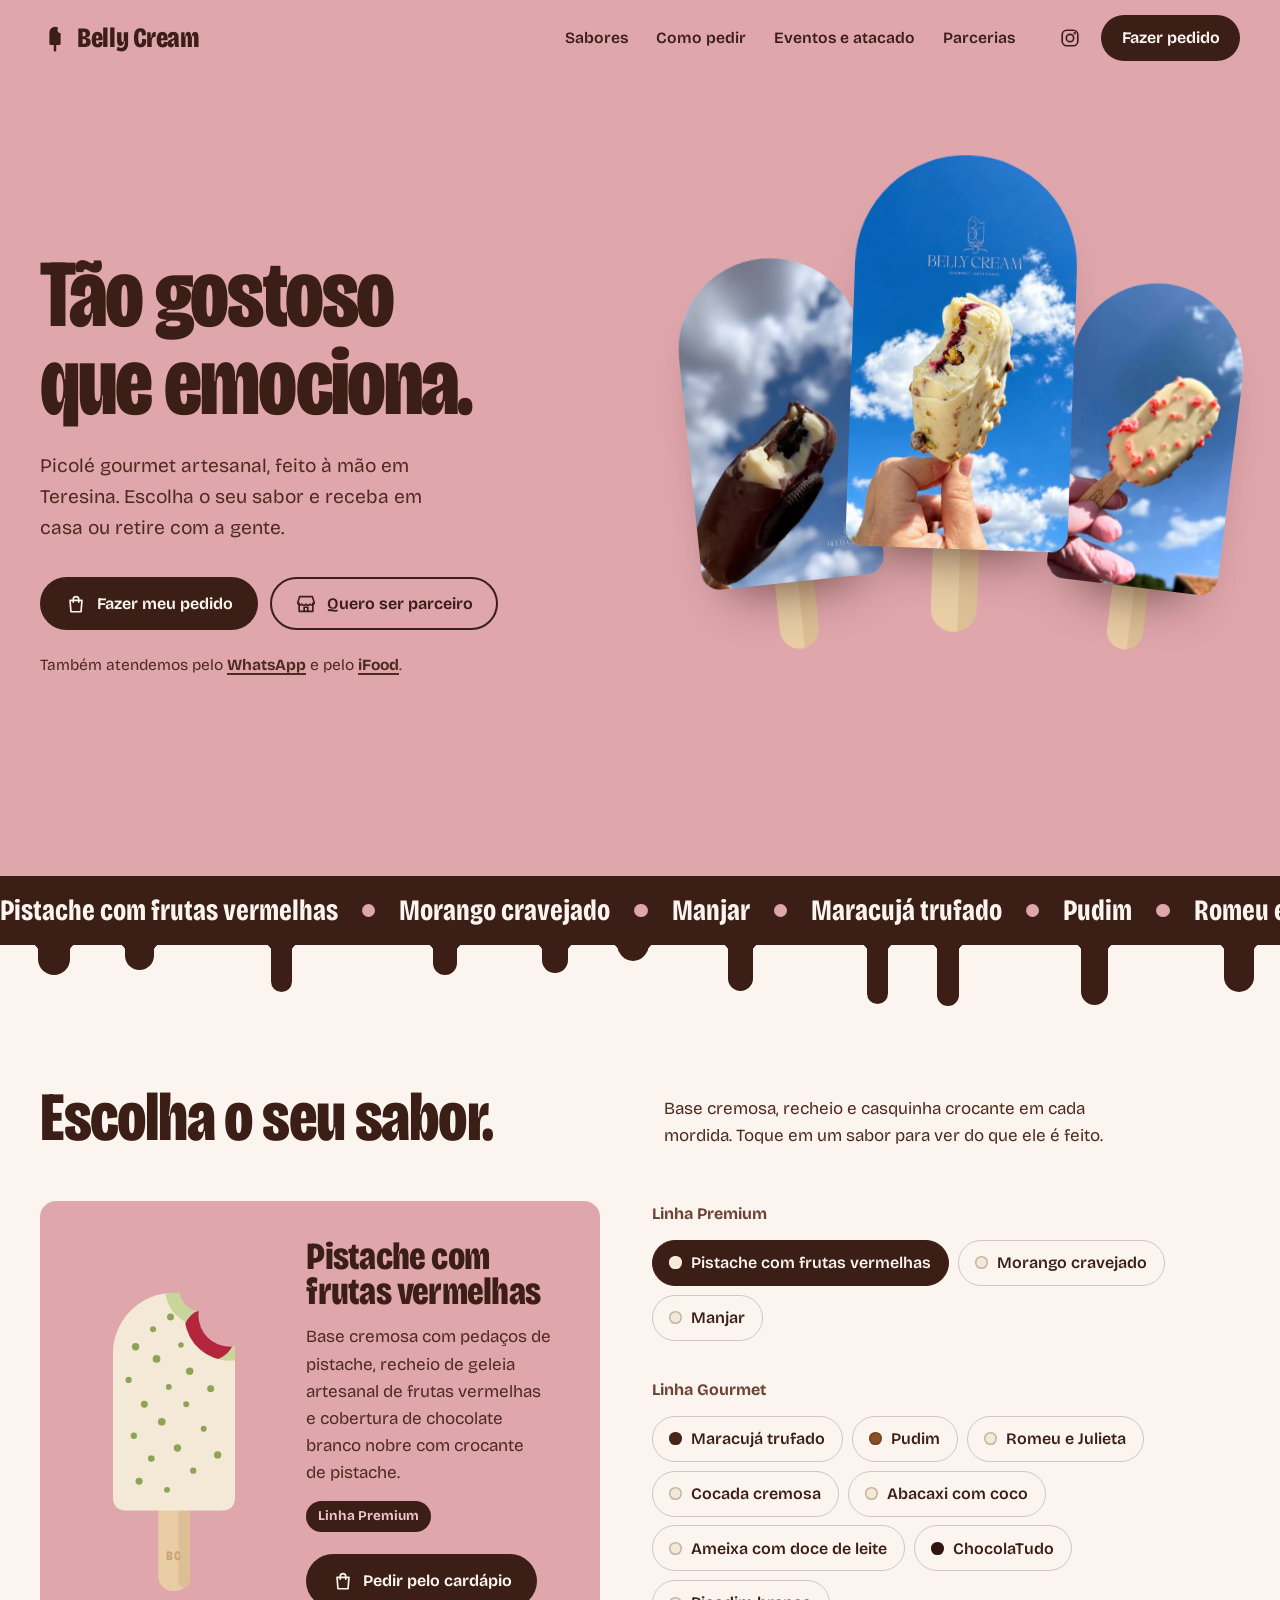
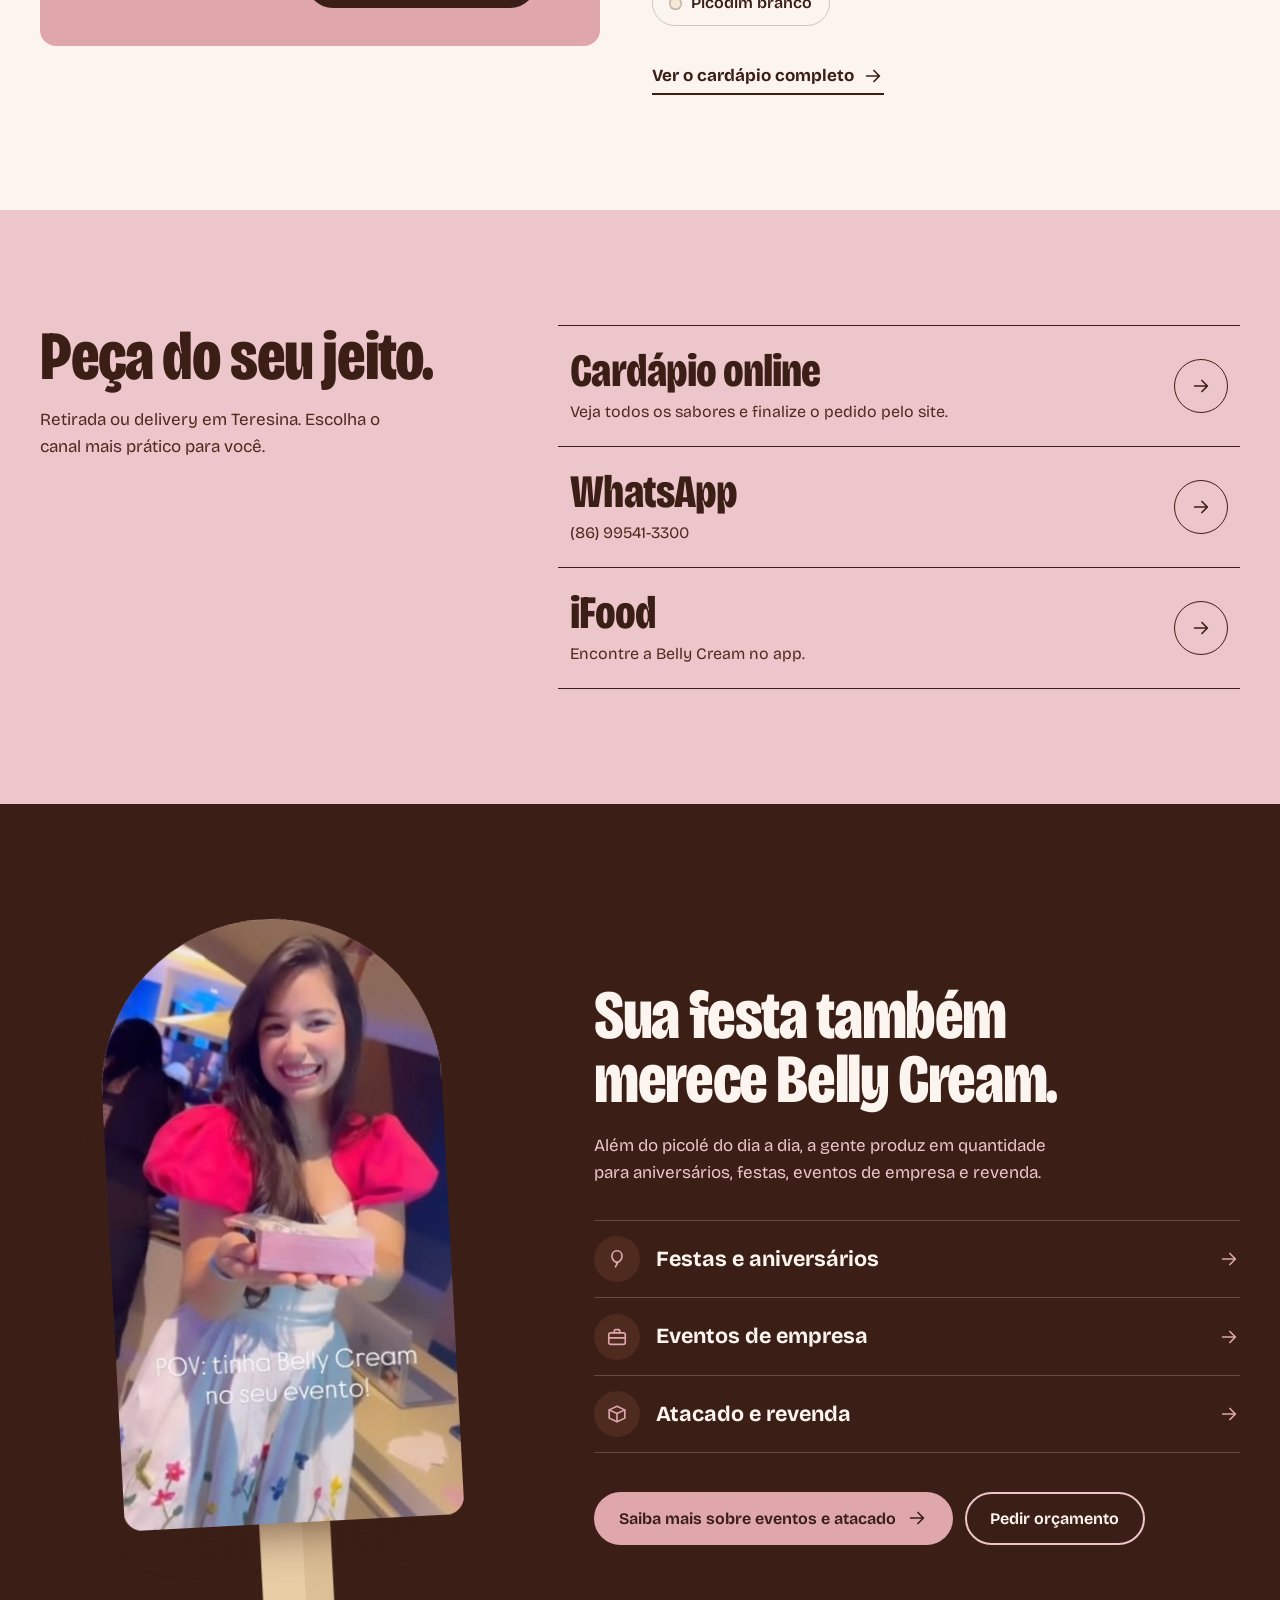
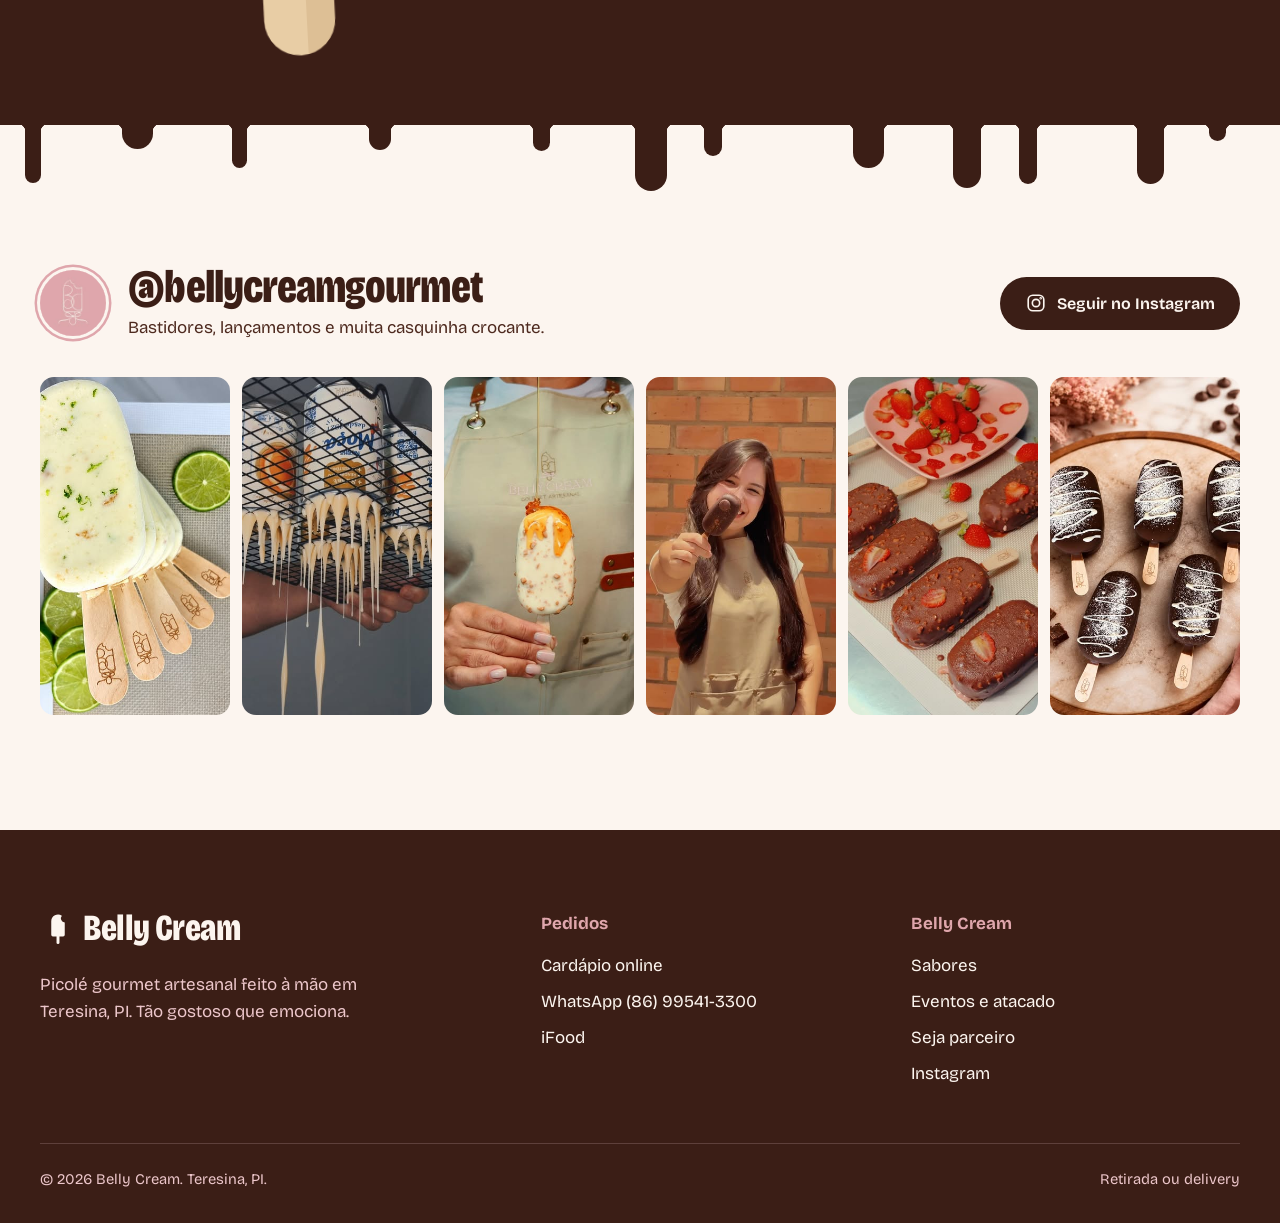
==== index.html @ 7075f419 "Site da Belly Cream com home da marca e página de eventos e atacado Home com seletor de sabores e ca" ====
<!doctype html>
<html lang="pt-BR">
<head>
  <meta charset="utf-8">
  <meta name="viewport" content="width=device-width, initial-scale=1">
  <title>Belly Cream | Picolé gourmet artesanal em Teresina</title>
  <meta name="description" content="Picolé gourmet artesanal feito à mão em Teresina, PI. Peça pelo cardápio online, WhatsApp ou iFood, com retirada ou delivery. Também atendemos festas, eventos de empresa e atacado.">
  <meta name="robots" content="noindex">
  <meta name="theme-color" content="#DFA6AC">
  <meta property="og:title" content="Belly Cream | Picolé gourmet artesanal">
  <meta property="og:description" content="Tão gostoso que emociona. Picolé gourmet artesanal em Teresina, PI.">
  <meta property="og:type" content="website">
  <meta property="og:locale" content="pt_BR">
  <link rel="icon" href="assets/favicon.svg" type="image/svg+xml">
  <link rel="preconnect" href="https://fonts.googleapis.com">
  <link rel="preconnect" href="https://fonts.gstatic.com" crossorigin>
  <link rel="stylesheet" href="https://fonts.googleapis.com/css2?family=Bricolage+Grotesque:opsz,wdth,wght@12..96,75..100,300..800&display=swap">
  <link rel="stylesheet" href="assets/estilo.css">
  <script type="application/ld+json">
  {
    "@context": "https://schema.org",
    "@type": "IceCreamShop",
    "name": "Belly Cream",
    "description": "Picolé gourmet artesanal em Teresina, PI. Retirada ou delivery, festas, eventos de empresa e atacado.",
    "telephone": "+55 86 99541-3300",
    "address": { "@type": "PostalAddress", "addressLocality": "Teresina", "addressRegion": "PI", "addressCountry": "BR" },
    "hasMenu": "https://app.anota.ai/p/belly-gourmet-2",
    "sameAs": ["https://www.instagram.com/bellycreamgourmet/"]
  }
  </script>
  <script src="assets/site.js" defer></script>
</head>
<body>
<!--
THESIS: a marca vista pelo próprio produto. Picolés contra o céu de Teresina e a casquinha que escorre; recusa o template de sorveteria com banner e cards iguais.
OWN-WORLD: rosé #DFA6AC da marca em campos inteiros, chocolate #3B1E16 em faixas que pingam, leite #FCF5EF de descanso; janelas em forma de picolé com palito de madeira; Bricolage Grotesque condensada.
STORY: o visitante sente vontade, escolhe o sabor, pede pelo cardápio online e descobre que a Belly Cream também atende eventos e atacado.
FIRST VIEWPORT: tagline real enorme à esquerda, pedido e parceria logo abaixo; à direita três fotos reais em formato de picolé flutuando.
FORM: marca existente (rosé, logo de linha), seletor de sabores que recolore o picolé, pingos de chocolate como transição.
-->
<svg width="0" height="0" style="position:absolute" aria-hidden="true" focusable="false">
  <symbol id="i-picole" viewBox="0 0 32 32"><path fill="currentColor" d="M10 22V10a6 6 0 0 1 9.44-4.91 3.6 3.6 0 0 0 2.56 5.91V22a1.5 1.5 0 0 1-1.5 1.5h-9A1.5 1.5 0 0 1 10 22z"/><path d="M16 23v6" fill="none" stroke="currentColor" stroke-width="2.6" stroke-linecap="round"/></symbol>
  <symbol id="i-sacola" viewBox="0 0 24 24"><path d="M5.5 8h13l-1 12.5h-11z"/><path d="M9 10V7a3 3 0 0 1 6 0v3"/></symbol>
  <symbol id="i-loja" viewBox="0 0 24 24"><path d="M4.5 11v9h15v-9"/><path d="M3 10.5 5 4h14l2 6.5a2.6 2.6 0 0 1-4.5 1.7 2.6 2.6 0 0 1-4.5 0 2.6 2.6 0 0 1-4.5 0A2.6 2.6 0 0 1 3 10.5z"/><path d="M10 20v-4.5h4V20"/></symbol>
  <symbol id="i-insta" viewBox="0 0 24 24"><rect x="3.5" y="3.5" width="17" height="17" rx="5"/><circle cx="12" cy="12" r="4"/><circle cx="17.1" cy="6.9" r=".5"/></symbol>
  <symbol id="i-whats" viewBox="0 0 24 24"><path d="M20.5 11.6a8.4 8.4 0 0 1-12.2 7.5L3.5 20.5l1.4-4.6a8.4 8.4 0 1 1 15.6-4.3z"/></symbol>
  <symbol id="i-seta" viewBox="0 0 24 24"><path d="M5 12h14M13 6l6 6-6 6"/></symbol>
  <symbol id="i-festa" viewBox="0 0 24 24"><path d="M12 3c3.3 0 5.5 2.6 5.5 5.8 0 3.6-2.8 6.7-5.5 6.7S6.5 12.4 6.5 8.8C6.5 5.6 8.7 3 12 3z"/><path d="M11 15.6h2l-1 1.5z"/><path d="M12 17.1c0 1.6-1.6 2-1.6 3.6"/></symbol>
  <symbol id="i-empresa" viewBox="0 0 24 24"><rect x="3" y="7.5" width="18" height="12.5" rx="2"/><path d="M9 7.5v-2A1.5 1.5 0 0 1 10.5 4h3A1.5 1.5 0 0 1 15 5.5v2"/><path d="M3 13h18"/></symbol>
  <symbol id="i-caixa" viewBox="0 0 24 24"><path d="M3.5 7.5 12 3.5l8.5 4v9L12 20.5l-8.5-4z"/><path d="M3.5 7.5 12 11.5l8.5-4"/><path d="M12 11.5v9"/></symbol>
</svg>

<header class="topo" data-topo>
  <div class="topo-interno">
    <a class="marca" href="index.html" aria-label="Belly Cream, página inicial"><svg aria-hidden="true"><use href="#i-picole"/></svg>Belly Cream</a>
    <nav class="menu" aria-label="Principal">
      <a href="#sabores">Sabores</a>
      <a href="#pedir">Como pedir</a>
      <a href="eventos-e-atacado.html">Eventos e atacado</a>
      <a href="eventos-e-atacado.html#parceria">Parcerias</a>
    </nav>
    <div class="topo-acoes">
      <a class="icone-link" href="https://www.instagram.com/bellycreamgourmet/" target="_blank" rel="noopener" aria-label="Instagram da Belly Cream"><svg class="ic" aria-hidden="true"><use href="#i-insta"/></svg></a>
      <a class="botao botao-choco botao-pedido-topo" href="https://app.anota.ai/p/belly-gourmet-2" target="_blank" rel="noopener">Fazer pedido</a>
    </div>
  </div>
</header>

<main>
  <section class="hero" data-hero>
    <div class="hero-interno">
      <div>
        <h1>Tão gostoso que emociona.</h1>
        <p class="hero-lead">Picolé gourmet artesanal, feito à mão em Teresina. Escolha o seu sabor e receba em casa ou retire com a gente.</p>
        <div class="botoes">
          <a class="botao botao-choco" href="https://app.anota.ai/p/belly-gourmet-2" target="_blank" rel="noopener"><svg class="ic" aria-hidden="true"><use href="#i-sacola"/></svg>Fazer meu pedido</a>
          <a class="botao botao-contorno" href="eventos-e-atacado.html#parceria"><svg class="ic" aria-hidden="true"><use href="#i-loja"/></svg>Quero ser parceiro</a>
        </div>
        <p class="hero-canais">Também atendemos pelo <a href="https://wa.me/5586995413300?text=Ol%C3%A1%2C%20Belly%20Cream!%20Vim%20pelo%20site%20e%20quero%20fazer%20um%20pedido." target="_blank" rel="noopener">WhatsApp</a> e pelo <a href="https://www.ifood.com.br/delivery/teresina-pi/belly-cream-tabuleta/d9b1d28e-7876-4d71-abf2-5f1c92c3b740" target="_blank" rel="noopener">iFood</a>.</p>
      </div>
      <div class="palitos" data-palitos>
        <figure class="janela" style="--w:33%;--x:0%;--y:15%;--atraso:.12s">
          <div class="janela-mover" data-d="0.7" style="--r:-6deg"><div class="janela-foto"><img src="assets/fotos/ig-2026-09-30.jpg" alt="Picolé de chocolate mordido, mostrando o recheio cremoso, erguido contra o céu" width="360" height="640"></div></div>
        </figure>
        <figure class="janela" style="--w:40%;--x:30%;--y:0%;--z:2">
          <div class="janela-mover" data-d="1.2" style="--r:2deg"><div class="janela-foto"><img src="assets/fotos/ig-2026-09-17.jpg" alt="Picolé de chocolate branco com recheio de frutas vermelhas e a marca Belly Cream no céu azul" width="360" height="640"></div></div>
        </figure>
        <figure class="janela" style="--w:31%;--x:68%;--y:21%;--atraso:.24s">
          <div class="janela-mover" data-d="0.9" style="--r:7deg"><div class="janela-foto"><img src="assets/fotos/ig-2026-09-07.jpg" alt="Picolé coberto de chocolate branco com crocante rosa, contra o céu" width="360" height="640"></div></div>
        </figure>
      </div>
    </div>
  </section>

  <div class="faixa tem-pingos" aria-label="Alguns dos nossos sabores">
    <div class="faixa-janela">
      <div class="faixa-trilho">
        <ul class="faixa-lista" role="list" style="list-style:none;margin:0;padding:0">
          <li class="faixa-item">Pistache com frutas vermelhas</li>
          <li class="faixa-item">Morango cravejado</li>
          <li class="faixa-item">Manjar</li>
          <li class="faixa-item">Maracujá trufado</li>
          <li class="faixa-item">Pudim</li>
          <li class="faixa-item">Romeu e Julieta</li>
          <li class="faixa-item">Cocada cremosa</li>
          <li class="faixa-item">Abacaxi com coco</li>
          <li class="faixa-item">ChocolaTudo</li>
        </ul>
        <ul class="faixa-lista" aria-hidden="true" style="list-style:none;margin:0;padding:0">
          <li class="faixa-item">Pistache com frutas vermelhas</li>
          <li class="faixa-item">Morango cravejado</li>
          <li class="faixa-item">Manjar</li>
          <li class="faixa-item">Maracujá trufado</li>
          <li class="faixa-item">Pudim</li>
          <li class="faixa-item">Romeu e Julieta</li>
          <li class="faixa-item">Cocada cremosa</li>
          <li class="faixa-item">Abacaxi com coco</li>
          <li class="faixa-item">ChocolaTudo</li>
        </ul>
      </div>
    </div>
    <div class="pingos" data-pingos aria-hidden="true"></div>
  </div>

  <section class="secao sabores" id="sabores">
    <div class="envoltorio">
      <div class="cabeca-secao">
        <h2>Escolha o seu sabor.</h2>
        <p>Base cremosa, recheio e casquinha crocante em cada mordida. Toque em um sabor para ver do que ele é feito.</p>
      </div>
      <div class="sabores-grade">
        <div class="vitrine" data-vitrine>
          <svg class="picole" viewBox="0 0 220 400" role="img" aria-label="Ilustração do picolé do sabor escolhido" style="--coat:#F4E8D6;--base:#C9D69B;--fill:#B3263E;--top:#8DA457">
            <defs>
              <clipPath id="corpo"><path d="M40 120A70 70 0 0 1 180 120V284Q180 300 164 300H56Q40 300 40 284Z"/></clipPath>
              <clipPath id="nucleo"><circle cx="174" cy="76" r="52"/><circle cx="142" cy="46" r="42"/></clipPath>
              <mask id="mordida"><rect width="220" height="400" fill="#fff"/><circle cx="174" cy="76" r="36" fill="#000"/><circle cx="142" cy="46" r="26" fill="#000"/></mask>
            </defs>
            <rect class="p-palito" x="92" y="286" width="36" height="106" rx="17"/>
            <rect class="p-palito-sombra" x="115" y="290" width="13" height="98" rx="6.5"/>
            <text class="p-marca" x="110" y="356" text-anchor="middle">BC</text>
            <g mask="url(#mordida)">
              <g clip-path="url(#corpo)">
                <rect class="p-coat" width="220" height="400"/>
                <circle class="p-base" cx="174" cy="76" r="52"/>
                <circle class="p-base" cx="142" cy="46" r="42"/>
                <circle class="p-fill" cx="150" cy="98" r="30" clip-path="url(#nucleo)"/>
                <g class="p-top">
                  <circle cx="66" cy="112" r="4.2"/><circle cx="86" cy="92" r="3.4"/><circle cx="106" cy="78" r="4"/><circle cx="58" cy="150" r="3.6"/>
                  <circle cx="90" cy="126" r="4.4"/><circle cx="118" cy="110" r="3.2"/><circle cx="76" cy="178" r="4"/><circle cx="104" cy="158" r="3.4"/>
                  <circle cx="128" cy="140" r="4.2"/><circle cx="64" cy="214" r="3.6"/><circle cx="96" cy="198" r="4.4"/><circle cx="124" cy="178" r="3.4"/>
                  <circle cx="152" cy="160" r="4"/><circle cx="84" cy="240" r="3.8"/><circle cx="114" cy="228" r="4.2"/><circle cx="144" cy="206" r="3.4"/>
                  <circle cx="70" cy="266" r="4"/><circle cx="132" cy="254" r="3.6"/><circle cx="160" cy="236" r="4.2"/><circle cx="102" cy="276" r="3.4"/>
                </g>
              </g>
            </g>
          </svg>
          <div class="vitrine-info" aria-live="polite">
            <h3 data-nome>Pistache com frutas vermelhas</h3>
            <p data-desc>Base cremosa com pedaços de pistache, recheio de geleia artesanal de frutas vermelhas e cobertura de chocolate branco nobre com crocante de pistache.</p>
            <span class="selo" data-cat>Linha Premium</span>
            <div><a class="botao botao-choco" href="https://app.anota.ai/p/belly-gourmet-2" target="_blank" rel="noopener"><svg class="ic" aria-hidden="true"><use href="#i-sacola"/></svg>Pedir pelo cardápio</a></div>
          </div>
        </div>

        <div>
          <div class="grupo-sabores">
            <p class="grupo-titulo" id="g-premium">Linha Premium</p>
            <div class="chips" role="group" aria-labelledby="g-premium">
              <button class="chip" type="button" aria-pressed="true" data-sabor data-cat="Premium" style="--coat:#F4E8D6" data-coat="#F4E8D6" data-base="#C9D69B" data-fill="#B3263E" data-top="#8DA457" data-desc="Base cremosa com pedaços de pistache, recheio de geleia artesanal de frutas vermelhas e cobertura de chocolate branco nobre com crocante de pistache.">Pistache com frutas vermelhas</button>
              <button class="chip" type="button" aria-pressed="false" data-sabor data-cat="Premium" style="--coat:#F4E8D6" data-coat="#F4E8D6" data-base="#F7DCD3" data-fill="#D23A52" data-top="#E8728C" data-desc="Base ultra cremosa recheada com geleia artesanal de morango, banhada no chocolate branco nobre e finalizada com um crocante cravejado.">Morango cravejado</button>
              <button class="chip" type="button" aria-pressed="false" data-sabor data-cat="Premium" style="--coat:#F4E8D6" data-coat="#F4E8D6" data-base="#FBF6EC" data-fill="#5E2A3A" data-top="#E2D2B6" data-desc="Base ultra cremosa de coco recheada com ameixa em calda, banhada no chocolate branco nobre e finalizada com coco ralado.">Manjar</button>
            </div>
          </div>
          <div class="grupo-sabores">
            <p class="grupo-titulo" id="g-gourmet">Linha Gourmet</p>
            <div class="chips" role="group" aria-labelledby="g-gourmet">
              <button class="chip" type="button" aria-pressed="false" data-sabor data-cat="Gourmet" style="--coat:#4A2619" data-coat="#4A2619" data-base="#F2D36B" data-fill="#3A1D14" data-desc="Base ultra cremosa de maracujá recheada com brigadeiro gourmet e finalizada com casquinha crocante de chocolate meio amargo.">Maracujá trufado</button>
              <button class="chip" type="button" aria-pressed="false" data-sabor data-cat="Gourmet" style="--coat:#8A4F24" data-coat="#8A4F24" data-base="#F3D9A4" data-fill="#B8661E" data-top="#D9963F" data-desc="Base de creme de pudim recheada com calda caramelizada e casquinha crocante de caramelo salgado com chocolate.">Pudim</button>
              <button class="chip" type="button" aria-pressed="false" data-sabor data-cat="Gourmet" style="--coat:#F4E8D6" data-coat="#F4E8D6" data-base="#FAF0DD" data-fill="#B02E3A" data-desc="Base de cream cheese com queijo, recheio de goiabada e casquinha crocante de chocolate branco.">Romeu e Julieta</button>
              <button class="chip" type="button" aria-pressed="false" data-sabor data-cat="Gourmet" style="--coat:#F4E8D6" data-coat="#F4E8D6" data-base="#FBF6EC" data-fill="#C99A5B" data-desc="Base super cremosa de coco recheada com cocada cremosa moreninha e uma casquinha delicada de chocolate branco.">Cocada cremosa</button>
              <button class="chip" type="button" aria-pressed="false" data-sabor data-cat="Gourmet" style="--coat:#F4E8D6" data-coat="#F4E8D6" data-base="#F4E08F" data-fill="#E3B23C" data-desc="Base de creme de abacaxi recheada com abacaxi caramelizado e beijinho de coco, com casquinha de chocolate branco.">Abacaxi com coco</button>
              <button class="chip" type="button" aria-pressed="false" data-sabor data-cat="Gourmet" style="--coat:#F4E8D6" data-coat="#F4E8D6" data-base="#D9B0BB" data-fill="#C68A43" data-top="#C98A3E" data-desc="Base de creme de ameixa recheada com doce de leite puro e pedaços de ameixa, com casquinha de chocolate branco e crocante de caramelo salgado.">Ameixa com doce de leite</button>
              <button class="chip" type="button" aria-pressed="false" data-sabor data-cat="Gourmet" style="--coat:#2E150D" data-coat="#2E150D" data-base="#6B3A25" data-fill="#3A1A10" data-desc="Base cremosa de chocolate 100% recheada com brigadeiro meio amargo e coberta com casquinha crocante de chocolate 70%.">ChocolaTudo</button>
              <button class="chip" type="button" aria-pressed="false" data-sabor data-cat="Gourmet" style="--coat:#F4E8D6" data-coat="#F4E8D6" data-base="#F2D59A" data-fill="#D9A24E" data-top="#C9802F" data-desc="Pudim no palito, super cremoso e com sabor caseiro, envolvido por chocolate branco e finalizado com crocante de caramelo.">Picodim branco</button>
            </div>
          </div>
          <a class="link-seta" href="https://app.anota.ai/p/belly-gourmet-2" target="_blank" rel="noopener">Ver o cardápio completo<svg class="ic" aria-hidden="true"><use href="#i-seta"/></svg></a>
        </div>
      </div>
    </div>
  </section>

  <section class="secao pedir" id="pedir">
    <div class="envoltorio pedir-grade">
      <div>
        <h2>Peça do seu jeito.</h2>
        <p>Retirada ou delivery em Teresina. Escolha o canal mais prático para você.</p>
      </div>
      <ul class="canais">
        <li class="canal"><a href="https://app.anota.ai/p/belly-gourmet-2" target="_blank" rel="noopener"><span class="canal-nome">Cardápio online</span><span class="canal-nota">Veja todos os sabores e finalize o pedido pelo site.</span><span class="canal-seta"><svg class="ic" aria-hidden="true"><use href="#i-seta"/></svg></span></a></li>
        <li class="canal"><a href="https://wa.me/5586995413300?text=Ol%C3%A1%2C%20Belly%20Cream!%20Vim%20pelo%20site%20e%20quero%20fazer%20um%20pedido." target="_blank" rel="noopener"><span class="canal-nome">WhatsApp</span><span class="canal-nota">(86) 99541-3300</span><span class="canal-seta"><svg class="ic" aria-hidden="true"><use href="#i-seta"/></svg></span></a></li>
        <li class="canal"><a href="https://www.ifood.com.br/delivery/teresina-pi/belly-cream-tabuleta/d9b1d28e-7876-4d71-abf2-5f1c92c3b740" target="_blank" rel="noopener"><span class="canal-nome">iFood</span><span class="canal-nota">Encontre a Belly Cream no app.</span><span class="canal-seta"><svg class="ic" aria-hidden="true"><use href="#i-seta"/></svg></span></a></li>
      </ul>
    </div>
  </section>

  <section class="secao escuro teaser tem-pingos" id="eventos">
    <div class="envoltorio teaser-grade">
      <div class="teaser-foto">
        <figure class="janela-solta" style="--w:340px;margin:0 auto">
          <div class="janela-mover" style="--r:-3deg"><div class="janela-foto"><img src="assets/fotos/ig-2026-09-23.jpg" alt="Convidada sorrindo com uma caixa de picolés Belly Cream em um evento" width="360" height="640" loading="lazy"></div></div>
        </figure>
      </div>
      <div>
        <h2>Sua festa também merece Belly Cream.</h2>
        <p class="texto-apoio">Além do picolé do dia a dia, a gente produz em quantidade para aniversários, festas, eventos de empresa e revenda.</p>
        <ul class="lista-frentes">
          <li><a href="eventos-e-atacado.html#festas"><span class="bola"><svg class="ic" aria-hidden="true"><use href="#i-festa"/></svg></span>Festas e aniversários<svg class="ic seta" aria-hidden="true"><use href="#i-seta"/></svg></a></li>
          <li><a href="eventos-e-atacado.html#empresas"><span class="bola"><svg class="ic" aria-hidden="true"><use href="#i-empresa"/></svg></span>Eventos de empresa<svg class="ic seta" aria-hidden="true"><use href="#i-seta"/></svg></a></li>
          <li><a href="eventos-e-atacado.html#atacado"><span class="bola"><svg class="ic" aria-hidden="true"><use href="#i-caixa"/></svg></span>Atacado e revenda<svg class="ic seta" aria-hidden="true"><use href="#i-seta"/></svg></a></li>
        </ul>
        <div class="botoes">
          <a class="botao botao-rose" href="eventos-e-atacado.html">Saiba mais sobre eventos e atacado<svg class="ic" aria-hidden="true"><use href="#i-seta"/></svg></a>
          <a class="botao botao-contorno-claro" href="eventos-e-atacado.html#orcamento">Pedir orçamento</a>
        </div>
      </div>
    </div>
    <div class="pingos" data-pingos aria-hidden="true"></div>
  </section>

  <section class="secao insta" aria-labelledby="insta-titulo">
    <div class="envoltorio">
      <div class="insta-cabeca">
        <img class="insta-avatar" src="assets/fotos/perfil.jpg" alt="" width="66" height="66" loading="lazy">
        <div>
          <h2 id="insta-titulo">@bellycreamgourmet</h2>
          <p>Bastidores, lançamentos e muita casquinha crocante.</p>
        </div>
        <a class="botao botao-choco" href="https://www.instagram.com/bellycreamgourmet/" target="_blank" rel="noopener"><svg class="ic" aria-hidden="true"><use href="#i-insta"/></svg>Seguir no Instagram</a>
      </div>
      <div class="insta-grade">
        <a href="https://www.instagram.com/bellycreamgourmet/" target="_blank" rel="noopener"><img src="assets/fotos/ig-2026-10-01.jpg" alt="Picolés de limão com raspas da fruta e limões cortados" width="360" height="640" loading="lazy"></a>
        <a href="https://www.instagram.com/bellycreamgourmet/" target="_blank" rel="noopener"><img src="assets/fotos/ig-2026-09-29.jpg" alt="Chocolate branco escorrendo dos picolés na produção" width="360" height="640" loading="lazy"></a>
        <a href="https://www.instagram.com/bellycreamgourmet/" target="_blank" rel="noopener"><img src="assets/fotos/ig-2026-09-27.jpg" alt="Calda de caramelo caindo sobre um picolé branco" width="360" height="640" loading="lazy"></a>
        <a href="https://www.instagram.com/bellycreamgourmet/" target="_blank" rel="noopener"><img src="assets/fotos/ig-2026-09-26.jpg" alt="Atendente da Belly Cream sorrindo e mostrando um picolé de chocolate" width="360" height="640" loading="lazy"></a>
        <a href="https://www.instagram.com/bellycreamgourmet/" target="_blank" rel="noopener"><img src="assets/fotos/ig-2026-09-03.jpg" alt="Picolés de chocolate com morango ao lado de um prato de morangos" width="360" height="640" loading="lazy"></a>
        <a href="https://www.instagram.com/bellycreamgourmet/" target="_blank" rel="noopener"><img src="assets/fotos/ig-2026-09-01.jpg" alt="Bandeja de picolés de chocolate decorados com fios de chocolate branco" width="360" height="640" loading="lazy"></a>
      </div>
    </div>
  </section>
</main>

<footer class="rodape escuro">
  <div class="envoltorio">
    <div class="rodape-grade">
      <div>
        <a class="marca" href="index.html"><svg aria-hidden="true"><use href="#i-picole"/></svg>Belly Cream</a>
        <p class="rodape-sobre">Picolé gourmet artesanal feito à mão em Teresina, PI. Tão gostoso que emociona.</p>
      </div>
      <div>
        <p class="rodape-titulo">Pedidos</p>
        <ul>
          <li><a href="https://app.anota.ai/p/belly-gourmet-2" target="_blank" rel="noopener">Cardápio online</a></li>
          <li><a href="https://wa.me/5586995413300?text=Ol%C3%A1%2C%20Belly%20Cream!%20Vim%20pelo%20site%20e%20quero%20fazer%20um%20pedido." target="_blank" rel="noopener">WhatsApp (86) 99541-3300</a></li>
          <li><a href="https://www.ifood.com.br/delivery/teresina-pi/belly-cream-tabuleta/d9b1d28e-7876-4d71-abf2-5f1c92c3b740" target="_blank" rel="noopener">iFood</a></li>
        </ul>
      </div>
      <div>
        <p class="rodape-titulo">Belly Cream</p>
        <ul>
          <li><a href="#sabores">Sabores</a></li>
          <li><a href="eventos-e-atacado.html">Eventos e atacado</a></li>
          <li><a href="eventos-e-atacado.html#parceria">Seja parceiro</a></li>
          <li><a href="https://www.instagram.com/bellycreamgourmet/" target="_blank" rel="noopener">Instagram</a></li>
        </ul>
      </div>
    </div>
    <div class="rodape-base">
      <span>© 2026 Belly Cream. Teresina, PI.</span>
      <span>Retirada ou delivery</span>
    </div>
  </div>
</footer>

<div class="barra-movel" data-barra>
  <a class="botao botao-choco" href="https://app.anota.ai/p/belly-gourmet-2" target="_blank" rel="noopener">Fazer pedido</a>
  <a class="botao botao-rose" href="eventos-e-atacado.html#parceria">Parceria</a>
</div>
</body>
</html>
---- assets/estilo.css ----
:root {
  --rose: #DFA6AC;
  --rose-claro: #ECC6CA;
  --rose-nevoa: #F7E4E6;
  --choco: #3B1E16;
  --choco-2: #4E2A1F;
  --choco-3: #6E4234;
  --leite: #FCF5EF;
  --leite-2: #F4E9DF;
  --caramelo: #E6A55B;
  --madeira: #E8CDA5;
  --madeira-escura: #C9A272;
  --erro: #7A1E2C;
  --gutter: clamp(16px, 4vw, 40px);
  --pagina: min(1200px, 100% - 2 * var(--gutter));
  --ease: cubic-bezier(.16, 1, .3, 1);
  --sombra: 0 22px 44px -26px rgba(59, 30, 22, .6);
  --fonte: "Bricolage Grotesque", system-ui, -apple-system, "Segoe UI", sans-serif;
  color-scheme: light;
}

*, *::before, *::after { box-sizing: border-box; }
html { scroll-behavior: smooth; -webkit-text-size-adjust: 100%; scrollbar-color: var(--choco-3) var(--leite-2); scroll-padding-top: 88px; }
html, body { overflow-x: clip; }
body {
  margin: 0;
  font-family: var(--fonte);
  font-optical-sizing: auto;
  font-size: 1.0625rem;
  line-height: 1.6;
  color: var(--choco);
  background: var(--leite);
  caret-color: var(--choco);
  -webkit-font-smoothing: antialiased;
}
::selection { background: var(--choco); color: var(--rose-claro); }
img, svg { display: block; max-width: 100%; }
a { color: inherit; text-underline-offset: .22em; text-decoration-thickness: 1.5px; }
button, input, select, textarea { font: inherit; color: inherit; }
:focus-visible { outline: 3px solid var(--choco); outline-offset: 3px; border-radius: 8px; }
.escuro :focus-visible { outline-color: var(--rose); }
h1, h2, h3 { margin: 0; font-weight: 800; font-stretch: 75%; letter-spacing: -.02em; line-height: .92; text-wrap: balance; }
p { margin: 0; text-wrap: pretty; }
.envoltorio { width: var(--pagina); margin-inline: auto; }
.secao { padding-block: clamp(4.5rem, 9vw, 7.5rem); position: relative; }
.visualmente-oculto { position: absolute; width: 1px; height: 1px; overflow: hidden; clip-path: inset(50%); white-space: nowrap; }
.ic { width: 22px; height: 22px; fill: none; stroke: currentColor; stroke-width: 1.8; stroke-linecap: round; stroke-linejoin: round; flex: none; }

/* Botões */
.botao {
  display: inline-flex; align-items: center; gap: .6rem;
  min-height: 52px; padding: .85rem 1.45rem;
  border-radius: 999px; border: 2px solid transparent;
  font-weight: 650; font-size: 1rem; line-height: 1.2; text-decoration: none; cursor: pointer;
  transition: transform .3s var(--ease), background-color .3s, color .3s, border-color .3s, box-shadow .3s;
}
.botao:hover { transform: translateY(-2px); box-shadow: 0 14px 26px -14px rgba(59, 30, 22, .65); }
.botao:active { transform: translateY(0); }
.botao-choco { background: var(--choco); color: var(--leite); }
.botao-choco:hover { background: var(--choco-2); }
.botao-rose { background: var(--rose); color: var(--choco); }
.botao-rose:hover { background: var(--rose-claro); }
.botao-contorno { border-color: var(--choco); color: var(--choco); }
.botao-contorno:hover { background: var(--choco); color: var(--leite); }
.botao-contorno-claro { border-color: var(--rose-claro); color: var(--leite); }
.botao-contorno-claro:hover { background: var(--leite); color: var(--choco); border-color: var(--leite); }
.botoes { display: flex; flex-wrap: wrap; gap: .75rem; }

/* Topo */
.topo { position: sticky; top: 0; z-index: 50; background: var(--rose); transition: box-shadow .35s; }
.topo.rolou { box-shadow: 0 12px 30px -20px rgba(59, 30, 22, .55); }
.topo-interno { width: var(--pagina); margin-inline: auto; min-height: 76px; display: flex; align-items: center; gap: 2rem; }
.marca { display: inline-flex; align-items: center; gap: .45rem; text-decoration: none; font-weight: 800; font-stretch: 75%; font-size: 1.75rem; letter-spacing: -.015em; line-height: 1; white-space: nowrap; }
.marca svg { width: 30px; height: 30px; }
.menu { display: flex; gap: 1.75rem; margin-left: auto; }
.menu a { position: relative; padding: .5rem 0; text-decoration: none; font-weight: 600; font-size: .98rem; white-space: nowrap; }
.menu a::after { content: ""; position: absolute; left: 0; right: 0; bottom: .15rem; height: 2px; background: currentColor; transform: scaleX(0); transform-origin: left; transition: transform .4s var(--ease); }
.menu a:hover::after, .menu a[aria-current="page"]::after { transform: scaleX(1); }
.topo-acoes { display: flex; align-items: center; gap: .5rem; }
.icone-link { display: grid; place-items: center; width: 46px; height: 46px; border-radius: 50%; transition: background-color .3s; }
.icone-link:hover { background: rgba(59, 30, 22, .1); }
.topo .botao { min-height: 46px; padding: .6rem 1.15rem; }

/* Hero da home */
.hero { background: var(--rose); position: relative; }
.hero-interno {
  width: var(--pagina); margin-inline: auto;
  display: grid; grid-template-columns: minmax(0, 1.05fr) minmax(0, 1fr); align-items: center; gap: clamp(2rem, 5vw, 4rem);
  padding-block: clamp(2.5rem, 5vw, 4rem) clamp(3.5rem, 7vw, 5.5rem);
  min-height: min(calc(100svh - 76px), 800px);
}
.hero h1 { font-size: clamp(3.4rem, 7.8vw, 6rem); }
.hero-lead { margin-top: 1.5rem; max-width: 33ch; font-size: clamp(1.1rem, 1.5vw, 1.28rem); color: var(--choco-2); }
.hero .botoes { margin-top: 2.1rem; }
.hero-canais { margin-top: 1.4rem; font-size: .97rem; color: var(--choco-2); }
.hero-canais a { font-weight: 700; }

/* Janelas em formato de picolé */
.palitos { position: relative; height: clamp(440px, 50vw, 610px); }
.janela { position: absolute; margin: 0; width: var(--w); left: var(--x); top: var(--y); z-index: var(--z, 1); }
.janela-mover { position: relative; transform: translate3d(var(--tx, 0px), var(--ty, 0px), 0) rotate(var(--r, 0deg)); }
.janela-foto {
  aspect-ratio: 9 / 16; overflow: hidden; background: var(--rose-claro);
  border-radius: 50% 50% 18px 18px / 28% 28% 18px 18px;
  box-shadow: 0 34px 50px -30px rgba(59, 30, 22, .7);
}
.janela-foto img { width: 100%; height: 100%; object-fit: cover; }
.janela-mover::after {
  content: ""; position: absolute; z-index: -1; left: 50%; top: calc(100% - 10px);
  width: 21%; aspect-ratio: 1 / 2; translate: -50% 0;
  background: linear-gradient(90deg, var(--madeira) 0 60%, #DDBF95 60%);
  border-radius: 0 0 999px 999px;
}
.janela-solta { position: relative; width: min(var(--w, 340px), 100%); margin-inline: auto; padding-bottom: 18%; }
html.js .janela { animation: subir 1.2s var(--ease) both; animation-delay: var(--atraso, 0s); }
@keyframes subir { from { transform: translateY(46px); } to { transform: none; } }

/* Faixa de sabores */
.faixa { position: relative; z-index: 4; background: var(--choco); color: var(--leite); padding-block: 1.05rem; }
.faixa-janela { overflow: hidden; }
.faixa-trilho { display: flex; width: max-content; animation: rolar 48s linear infinite; }
.faixa:hover .faixa-trilho { animation-play-state: paused; }
.faixa-lista { display: flex; }
.faixa-item { display: inline-flex; align-items: center; gap: 1.5rem; padding-right: 1.5rem; white-space: nowrap; font-weight: 700; font-stretch: 75%; font-size: clamp(1.35rem, 2.4vw, 1.85rem); line-height: 1.2; }
.faixa-item::after { content: ""; width: .45em; height: .45em; border-radius: 50%; background: var(--rose); }
@keyframes rolar { to { transform: translateX(-50%); } }

/* Pingos de chocolate */
.tem-pingos { position: relative; z-index: 4; }
.pingos { position: absolute; left: 0; right: 0; top: 100%; height: 80px; pointer-events: none; }
.pingo {
  position: absolute; top: -2px; left: var(--x); width: var(--w); height: var(--h);
  background: var(--cor-pingo, var(--choco)); border-radius: 0 0 999px 999px;
  transform-origin: top; transform: scaleY(var(--s, 1));
}
.pingo::before, .pingo::after { content: ""; position: absolute; top: 0; width: 10px; height: 10px; }
.pingo::before { right: calc(100% - 1px); background: radial-gradient(circle at 0 100%, transparent 9.5px, var(--cor-pingo, var(--choco)) 10px); }
.pingo::after { left: calc(100% - 1px); background: radial-gradient(circle at 100% 100%, transparent 9.5px, var(--cor-pingo, var(--choco)) 10px); }
html.js .pingo { --s: .18; transition: transform 1.9s var(--ease) var(--atraso, 0s); }
html.js .pingos.caindo .pingo { --s: 1; }

/* Sabores */
.sabores { background: var(--leite); padding-top: clamp(6rem, 11vw, 9rem); }
.cabeca-secao { display: grid; grid-template-columns: minmax(0, 1fr) minmax(0, 1fr); gap: 1.5rem 3rem; align-items: end; margin-bottom: clamp(2.25rem, 4vw, 3.5rem); }
.cabeca-secao h2 { font-size: clamp(2.6rem, 5.4vw, 4.4rem); }
.cabeca-secao p { max-width: 44ch; color: var(--choco-2); }
.sabores-grade { display: grid; grid-template-columns: minmax(0, 1fr) minmax(0, 1.05fr); gap: clamp(1.5rem, 4vw, 3.5rem); align-items: start; }
.vitrine {
  position: sticky; top: 100px;
  display: grid; grid-template-columns: auto minmax(0, 1fr); gap: clamp(1.25rem, 3vw, 2.25rem); align-items: center;
  padding: clamp(1.5rem, 3vw, 2.5rem); border-radius: 16px; background: var(--rose);
}
.picole { width: clamp(140px, 15vw, 196px); height: auto; overflow: visible; transform-origin: 50% 85%; }
.picole.mexe { animation: balanca 1s var(--ease); }
@keyframes balanca { 0% { transform: rotate(-9deg) translateY(-10px); } 100% { transform: none; } }
.p-coat { fill: var(--coat); transition: fill .8s var(--ease); }
.p-base { fill: var(--base); transition: fill .8s var(--ease); }
.p-fill { fill: var(--fill); transition: fill .8s var(--ease); }
.p-top circle { fill: var(--top, transparent); transition: fill .8s var(--ease), opacity .6s; }
.picole.sem-cobertura .p-top circle { opacity: 0; }
.p-palito { fill: var(--madeira); }
.p-palito-sombra { fill: #DDBF95; }
.p-marca { fill: var(--madeira-escura); font: 800 15px var(--fonte); font-stretch: 75%; letter-spacing: .04em; }
.vitrine-info h3 { font-size: clamp(1.9rem, 3vw, 2.6rem); }
.vitrine-info p { margin-top: .85rem; max-width: 40ch; color: var(--choco-2); }
.selo { display: inline-block; margin-top: .9rem; padding: .3rem .75rem; border-radius: 999px; background: var(--choco); color: var(--rose-claro); font-size: .84rem; font-weight: 700; }
.vitrine-info .botao { margin-top: 1.4rem; }
.grupo-sabores + .grupo-sabores { margin-top: 2.25rem; }
.grupo-titulo { margin-bottom: .85rem; font-weight: 700; font-size: 1rem; color: var(--choco-3); }
.chips { display: flex; flex-wrap: wrap; gap: .55rem; }
.chip {
  display: inline-flex; align-items: center; gap: .55rem; min-height: 46px; padding: .55rem 1.05rem;
  border: 1.5px solid rgba(59, 30, 22, .22); border-radius: 999px; background: transparent;
  font-weight: 600; font-size: 1rem; cursor: pointer;
  transition: background-color .3s, border-color .3s, color .3s, transform .3s var(--ease);
}
.chip::before { content: ""; width: .8rem; height: .8rem; border-radius: 50%; background: var(--coat); box-shadow: inset 0 0 0 1.5px rgba(59, 30, 22, .25); }
.chip:hover { border-color: var(--choco); transform: translateY(-1px); }
.chip[aria-pressed="true"] { background: var(--choco); border-color: var(--choco); color: var(--leite); }
.chip[aria-pressed="true"]::before { box-shadow: inset 0 0 0 1.5px rgba(252, 245, 239, .5); }
.link-seta { display: inline-flex; align-items: center; gap: .55rem; margin-top: 2.25rem; padding-bottom: .2rem; border-bottom: 2px solid currentColor; font-weight: 700; text-decoration: none; }
.link-seta .ic { transition: transform .35s var(--ease); }
.link-seta:hover .ic { transform: translateX(5px); }

/* Como pedir */
.pedir { background: var(--rose-claro); }
.pedir-grade { display: grid; grid-template-columns: minmax(0, .8fr) minmax(0, 1.2fr); gap: clamp(2rem, 5vw, 4.5rem); align-items: start; }
.pedir h2 { font-size: clamp(2.6rem, 5.4vw, 4.4rem); }
.pedir-grade > div > p { margin-top: 1.1rem; max-width: 32ch; color: var(--choco-2); }
.canais { list-style: none; margin: 0; padding: 0; border-top: 1.5px solid var(--choco); }
.canal a {
  position: relative; isolation: isolate;
  display: grid; grid-template-columns: minmax(0, 1fr) auto; align-items: center; gap: .3rem 1rem;
  padding: 1.35rem .75rem; border-bottom: 1.5px solid var(--choco); text-decoration: none;
  transition: color .4s;
}
.canal a::before { content: ""; position: absolute; inset: 0; z-index: -1; background: var(--choco); transform: scaleY(0); transform-origin: bottom; transition: transform .5s var(--ease); }
.canal a:hover, .canal a:focus-visible { color: var(--leite); }
.canal-nome, .canal-nota { transition: transform .5s var(--ease), color .4s; }
.canal a:hover .canal-nome, .canal a:hover .canal-nota, .canal a:focus-visible .canal-nome, .canal a:focus-visible .canal-nota { transform: translateX(.75rem); }
.canal a:hover::before, .canal a:focus-visible::before { transform: scaleY(1); }
.canal-nome { font-weight: 800; font-stretch: 75%; font-size: clamp(2rem, 3.8vw, 2.9rem); line-height: 1; letter-spacing: -.02em; }
.canal-nota { grid-column: 1; font-size: 1rem; color: var(--choco-2); transition: color .4s; }
.canal a:hover .canal-nota, .canal a:focus-visible .canal-nota { color: var(--rose-claro); }
.canal-seta { grid-row: 1 / span 2; grid-column: 2; display: grid; place-items: center; width: 54px; height: 54px; border: 1.5px solid currentColor; border-radius: 50%; transition: transform .5s var(--ease); }
.canal a:hover .canal-seta, .canal a:focus-visible .canal-seta { transform: rotate(-45deg); }

/* Seções escuras */
.escuro { background: var(--choco); color: var(--leite); }
.escuro .texto-apoio { color: var(--rose-claro); }
.teaser-grade { display: grid; grid-template-columns: minmax(0, .85fr) minmax(0, 1.15fr); gap: clamp(2.5rem, 6vw, 5.5rem); align-items: center; }
.teaser h2 { font-size: clamp(2.6rem, 5.4vw, 4.5rem); }
.teaser .texto-apoio { margin-top: 1.3rem; max-width: 44ch; }
.lista-frentes { list-style: none; margin: 2.1rem 0 2.4rem; padding: 0; border-top: 1px solid rgba(236, 198, 202, .25); }
.lista-frentes a { display: flex; align-items: center; gap: 1rem; padding: .95rem 0; border-bottom: 1px solid rgba(236, 198, 202, .25); text-decoration: none; font-weight: 700; font-size: clamp(1.15rem, 1.8vw, 1.35rem); }
.lista-frentes .bola { display: grid; place-items: center; width: 46px; height: 46px; border-radius: 50%; background: var(--choco-2); color: var(--rose); transition: background-color .35s, color .35s; }
.lista-frentes .seta { margin-left: auto; color: var(--rose); transition: transform .4s var(--ease); }
.lista-frentes a:hover .bola { background: var(--rose); color: var(--choco); }
.lista-frentes a:hover .seta { transform: translateX(6px); }

/* Instagram */
.insta { background: var(--leite); padding-top: clamp(6rem, 11vw, 9rem); }
.insta-cabeca { display: flex; flex-wrap: wrap; align-items: center; gap: 1.1rem 1.4rem; margin-bottom: 2.25rem; }
.insta-avatar { width: 66px; height: 66px; border-radius: 50%; box-shadow: 0 0 0 3px var(--leite), 0 0 0 5.5px var(--rose); }
.insta-cabeca h2 { font-size: clamp(1.9rem, 3.8vw, 2.9rem); }
.insta-cabeca p { margin-top: .35rem; color: var(--choco-2); }
.insta-cabeca .botao { margin-left: auto; }
.insta-grade { display: grid; grid-template-columns: repeat(6, minmax(0, 1fr)); gap: .75rem; }
.insta-grade a { display: block; aspect-ratio: 9 / 16; border-radius: 14px; overflow: hidden; background: var(--rose-claro); }
.insta-grade img { width: 100%; height: 100%; object-fit: cover; transition: transform .8s var(--ease), filter .5s; }
.insta-grade a:hover img { transform: scale(1.06); filter: saturate(1.1); }

/* Rodapé */
.rodape { background: var(--choco); color: var(--leite); padding-block: clamp(3.5rem, 7vw, 5rem) 2rem; }
.rodape-grade { display: grid; grid-template-columns: minmax(0, 1.4fr) repeat(2, minmax(0, 1fr)); gap: 2.5rem; }
.rodape .marca { font-size: 2.3rem; color: var(--leite); }
.rodape .marca svg { width: 36px; height: 36px; }
.rodape-sobre { margin-top: 1rem; max-width: 30ch; color: var(--rose-claro); }
.rodape-titulo { margin-bottom: .9rem; font-weight: 700; color: var(--rose); }
.rodape ul { list-style: none; margin: 0; padding: 0; display: grid; gap: .55rem; }
.rodape ul a { text-decoration: none; }
.rodape ul a:hover { text-decoration: underline; }
.rodape-base { display: flex; flex-wrap: wrap; justify-content: space-between; gap: 1rem; margin-top: 3.5rem; padding-top: 1.5rem; border-top: 1px solid rgba(236, 198, 202, .2); font-size: .92rem; color: var(--rose-claro); }

/* Barra fixa no celular */
.barra-movel {
  position: fixed; left: 12px; right: 12px; bottom: max(12px, env(safe-area-inset-bottom)); z-index: 60;
  display: none; gap: .5rem; padding: .45rem; border-radius: 999px;
  background: var(--leite); box-shadow: 0 16px 34px -14px rgba(59, 30, 22, .55);
  transform: translateY(160%); transition: transform .55s var(--ease);
}
.barra-movel.visivel { transform: none; }
.barra-movel .botao { flex: 1; justify-content: center; min-height: 48px; padding: .7rem 1rem; }

/* ===== Página Eventos e Atacado ===== */
.hero-escuro .hero-interno { min-height: min(calc(100svh - 76px), 780px); }
.hero-escuro h1 { color: var(--leite); }
.hero-escuro .hero-lead { color: var(--rose-claro); max-width: 38ch; }
.migalha { margin-bottom: 1.4rem; font-size: .95rem; color: var(--rose-claro); }
.migalha a { color: var(--leite); }

.para-quem { background: var(--rose); padding-top: clamp(6rem, 11vw, 9rem); }
.para-quem .cabeca-secao p { color: var(--choco-2); }
.abas { display: flex; flex-wrap: wrap; gap: .55rem; margin-bottom: clamp(2rem, 4vw, 3rem); }
.aba {
  display: inline-flex; align-items: center; gap: .6rem; min-height: 52px; padding: .65rem 1.25rem;
  border: 2px solid var(--choco); border-radius: 999px; background: transparent; cursor: pointer;
  font-weight: 700; font-size: 1.02rem; transition: background-color .3s, color .3s;
}
.aba:hover { background: rgba(59, 30, 22, .1); }
.aba[aria-selected="true"] { background: var(--choco); color: var(--leite); }
.painel { display: grid; grid-template-columns: minmax(0, .75fr) minmax(0, 1.25fr); gap: clamp(2rem, 5vw, 4.5rem); align-items: center; }
.painel + .painel { margin-top: 4rem; }
html.js .painel + .painel { margin-top: 0; }
.painel h3 { font-size: clamp(2.2rem, 4.2vw, 3.4rem); }
.painel-texto > p { margin-top: 1.1rem; max-width: 46ch; color: var(--choco-2); font-size: 1.1rem; }
.checks { list-style: none; margin: 1.6rem 0 2rem; padding: 0; display: grid; gap: .7rem; }
.checks li { display: flex; gap: .75rem; align-items: flex-start; font-weight: 600; }
.checks .ic { margin-top: .15rem; padding: 3px; width: 26px; height: 26px; border-radius: 50%; background: var(--choco); color: var(--rose); stroke-width: 2.4; }

.passos-secao { background: var(--leite); }
.passos { list-style: none; margin: 0; padding: 0; display: grid; grid-template-columns: repeat(4, minmax(0, 1fr)); gap: 2rem; position: relative; }
.passos::before { content: ""; position: absolute; left: 28px; right: 28px; top: 27px; height: 4px; border-radius: 4px; background: var(--madeira); }
.passo { position: relative; }
.passo-num { position: relative; display: grid; place-items: center; width: 58px; height: 58px; border-radius: 50%; background: var(--rose); font-weight: 800; font-stretch: 75%; font-size: 1.7rem; box-shadow: 0 0 0 6px var(--leite); }
.passo h3 { margin-top: 1.3rem; font-size: clamp(1.5rem, 2.2vw, 1.85rem); }
.passo p { margin-top: .6rem; color: var(--choco-2); font-size: 1rem; }

.orcamento { background: var(--rose); }
.orcamento-grade { display: grid; grid-template-columns: minmax(0, 1.2fr) minmax(0, .8fr); gap: clamp(2rem, 5vw, 4.5rem); align-items: start; }
.campo { display: grid; gap: .6rem; margin: 0 0 1.9rem; padding: 0; border: 0; min-width: 0; }
.campo > label, .campo > legend { padding: 0; font-weight: 700; font-size: 1.05rem; }
.campo-dica { font-size: .95rem; color: var(--choco-2); }
.campos-duplos { display: grid; grid-template-columns: repeat(2, minmax(0, 1fr)); gap: 0 1.25rem; }
.opcoes { display: flex; flex-wrap: wrap; gap: .5rem; }
.opcao { position: relative; }
.opcao input { position: absolute; inset: 0; opacity: 0; margin: 0; cursor: pointer; }
.opcao span {
  display: inline-flex; align-items: center; min-height: 46px; padding: .55rem 1.05rem;
  border: 1.5px solid rgba(59, 30, 22, .3); border-radius: 999px; background: rgba(252, 245, 239, .55);
  font-weight: 600; transition: background-color .3s, color .3s, border-color .3s;
}
.opcao:hover span { border-color: var(--choco); }
.opcao input:checked + span { background: var(--choco); border-color: var(--choco); color: var(--leite); }
.opcao input:focus-visible + span { outline: 3px solid var(--choco); outline-offset: 3px; }
.entrada {
  width: 100%; min-height: 54px; padding: .8rem 1rem;
  border: 1.5px solid rgba(59, 30, 22, .3); border-radius: 12px; background: var(--leite);
  transition: border-color .3s, box-shadow .3s;
}
.entrada::placeholder { color: #8A6A5F; }
.entrada:focus { outline: none; border-color: var(--choco); box-shadow: 0 0 0 4px rgba(59, 30, 22, .14); }
.faixa-convidados { display: flex; align-items: center; gap: 1.1rem; }
.faixa-convidados input { flex: 1; accent-color: var(--choco); height: 28px; cursor: pointer; }
.faixa-convidados output { min-width: 4.2ch; font-weight: 800; font-stretch: 75%; font-size: 2.3rem; line-height: 1; text-align: right; }
.erro { display: flex; align-items: center; gap: .5rem; margin-top: .35rem; color: var(--erro); font-weight: 650; }
.erro[hidden] { display: none; }

.comanda-sombra { position: sticky; top: 100px; filter: drop-shadow(0 22px 26px rgba(59, 30, 22, .25)); }
.comanda {
  padding: 1.6rem 1.5rem 2.1rem; background: var(--leite); border-radius: 16px 16px 0 0;
  -webkit-mask: linear-gradient(#000 0 0) top / 100% calc(100% - 10px) no-repeat, radial-gradient(circle at 50% 0, #000 10px, #0000 10.5px) bottom / 20px 10px repeat-x;
          mask: linear-gradient(#000 0 0) top / 100% calc(100% - 10px) no-repeat, radial-gradient(circle at 50% 0, #000 10px, #0000 10.5px) bottom / 20px 10px repeat-x;
}
.comanda-topo { display: flex; align-items: center; gap: .5rem; padding-bottom: 1rem; border-bottom: 2px dashed rgba(59, 30, 22, .3); }
.comanda-topo svg { width: 26px; height: 26px; }
.comanda-topo strong { font-weight: 800; font-stretch: 75%; font-size: 1.45rem; line-height: 1; }
.comanda-topo span { margin-left: auto; font-size: .9rem; font-weight: 600; color: var(--choco-3); }
.comanda dl { margin: .4rem 0 0; }
.linha { display: grid; grid-template-columns: 6.6rem minmax(0, 1fr); gap: .75rem; padding: .7rem 0; border-bottom: 1px dashed rgba(59, 30, 22, .18); }
.linha dt { font-size: .92rem; color: var(--choco-3); }
.linha dd { margin: 0; font-weight: 650; overflow-wrap: anywhere; border-radius: 6px; }
.linha dd.vazio { font-weight: 500; color: var(--choco-3); }
.linha.mudou dd { animation: realce 1s var(--ease); }
@keyframes realce { from { background: var(--rose-claro); box-shadow: 0 0 0 4px var(--rose-claro); } to { background: transparent; box-shadow: 0 0 0 4px transparent; } }
.comanda .botao { width: 100%; justify-content: center; margin-top: 1.4rem; }
.comanda-nota { margin-top: .8rem; text-align: center; font-size: .9rem; color: var(--choco-3); }

.parceria-grade { display: grid; grid-template-columns: minmax(0, 1.15fr) minmax(0, .85fr); gap: clamp(2.5rem, 6vw, 5.5rem); align-items: center; }
.parceria h2 { font-size: clamp(2.6rem, 5.4vw, 4.5rem); }
.parceria .texto-apoio { margin-top: 1.3rem; max-width: 46ch; }
.parceria .checks li { color: var(--leite); }
.parceria .checks .ic { background: var(--rose); color: var(--choco); }

.duvidas { background: var(--leite); padding-top: clamp(6rem, 11vw, 9rem); }
.duvidas-grade { display: grid; grid-template-columns: minmax(0, .8fr) minmax(0, 1.2fr); gap: clamp(2rem, 5vw, 4.5rem); align-items: start; }
.duvidas h2 { font-size: clamp(2.6rem, 5.4vw, 4.4rem); }
.duvidas-grade > div > p { margin-top: 1.1rem; max-width: 32ch; color: var(--choco-2); }
.pergunta { border-bottom: 1.5px solid rgba(59, 30, 22, .2); }
.pergunta:first-child { border-top: 1.5px solid rgba(59, 30, 22, .2); }
.pergunta summary { display: flex; align-items: center; justify-content: space-between; gap: 1.25rem; padding: 1.35rem 0; cursor: pointer; list-style: none; font-weight: 750; font-size: clamp(1.15rem, 1.9vw, 1.35rem); line-height: 1.3; }
.pergunta summary::-webkit-details-marker { display: none; }
.pergunta summary .ic { width: 30px; height: 30px; padding: 5px; border-radius: 50%; background: var(--rose-claro); transition: transform .45s var(--ease), background-color .3s; }
.pergunta[open] summary .ic { transform: rotate(45deg); background: var(--rose); }
.pergunta p { max-width: 60ch; padding-bottom: 1.5rem; color: var(--choco-2); }

/* Responsivo */
@media (max-width: 1080px) {
  .menu { gap: 1.25rem; }
  .menu a { font-size: .94rem; }
}
@media (max-width: 980px) {
  .hero-interno, .teaser-grade, .sabores-grade, .pedir-grade, .painel, .orcamento-grade, .parceria-grade, .duvidas-grade, .cabeca-secao { grid-template-columns: minmax(0, 1fr); }
  .hero-interno { min-height: 0; }
  .hero-escuro .hero-interno { min-height: 0; }
  .palitos { height: clamp(400px, 92vw, 560px); max-width: 560px; width: 100%; margin-inline: auto; }
  .vitrine { position: relative; top: 0; }
  .comanda-sombra { position: relative; top: 0; }
  .teaser-foto, .painel-foto, .parceria-foto { max-width: 340px; width: 100%; margin-inline: auto; }
  .insta-grade { grid-template-columns: repeat(3, minmax(0, 1fr)); }
  .passos { grid-template-columns: repeat(2, minmax(0, 1fr)); row-gap: 2.75rem; }
  .passos::before { display: none; }
  .rodape-grade { grid-template-columns: minmax(0, 1fr) minmax(0, 1fr); }
  .rodape-grade > :first-child { grid-column: 1 / -1; }
}
@media (max-width: 860px) {
  .topo { position: relative; }
  .topo-interno { flex-wrap: wrap; gap: 0 1rem; min-height: 0; padding-top: .7rem; }
  .topo-acoes { margin-left: auto; }
  .menu { order: 3; width: 100%; margin: 0; gap: 1rem; overflow-x: auto; padding-block: .25rem .4rem; scrollbar-width: none; }
  .menu a { font-size: .9rem; }
  .menu::-webkit-scrollbar { display: none; }
}
@media (max-width: 760px) {
  .barra-movel { display: flex; }
  .rodape { padding-bottom: calc(2rem + 84px); }
  .topo .botao-pedido-topo { display: none; }
  .insta-cabeca .botao { margin-left: 0; }
}
@media (max-width: 440px) {
  .menu a:last-child { display: none; }
}
@media (max-width: 560px) {
  .vitrine { grid-template-columns: minmax(0, 1fr); justify-items: center; text-align: center; }
  .vitrine-info p { margin-inline: auto; }
  .campos-duplos { grid-template-columns: minmax(0, 1fr); }
  .passos { grid-template-columns: minmax(0, 1fr); }
  .canal a { padding-inline: .25rem; }
  .canal-seta { width: 46px; height: 46px; }
  .hero .botoes .botao, .hero-escuro .botoes .botao { flex: 1 1 100%; justify-content: center; }
  .linha { grid-template-columns: 5.6rem minmax(0, 1fr); }
}
@media (prefers-reduced-motion: reduce) {
  html { scroll-behavior: auto; }
  *, *::before, *::after { animation-duration: .01ms !important; animation-iteration-count: 1 !important; transition-duration: .01ms !important; }
  .faixa-trilho { animation: none; }
  .faixa-janela { overflow-x: auto; }
}
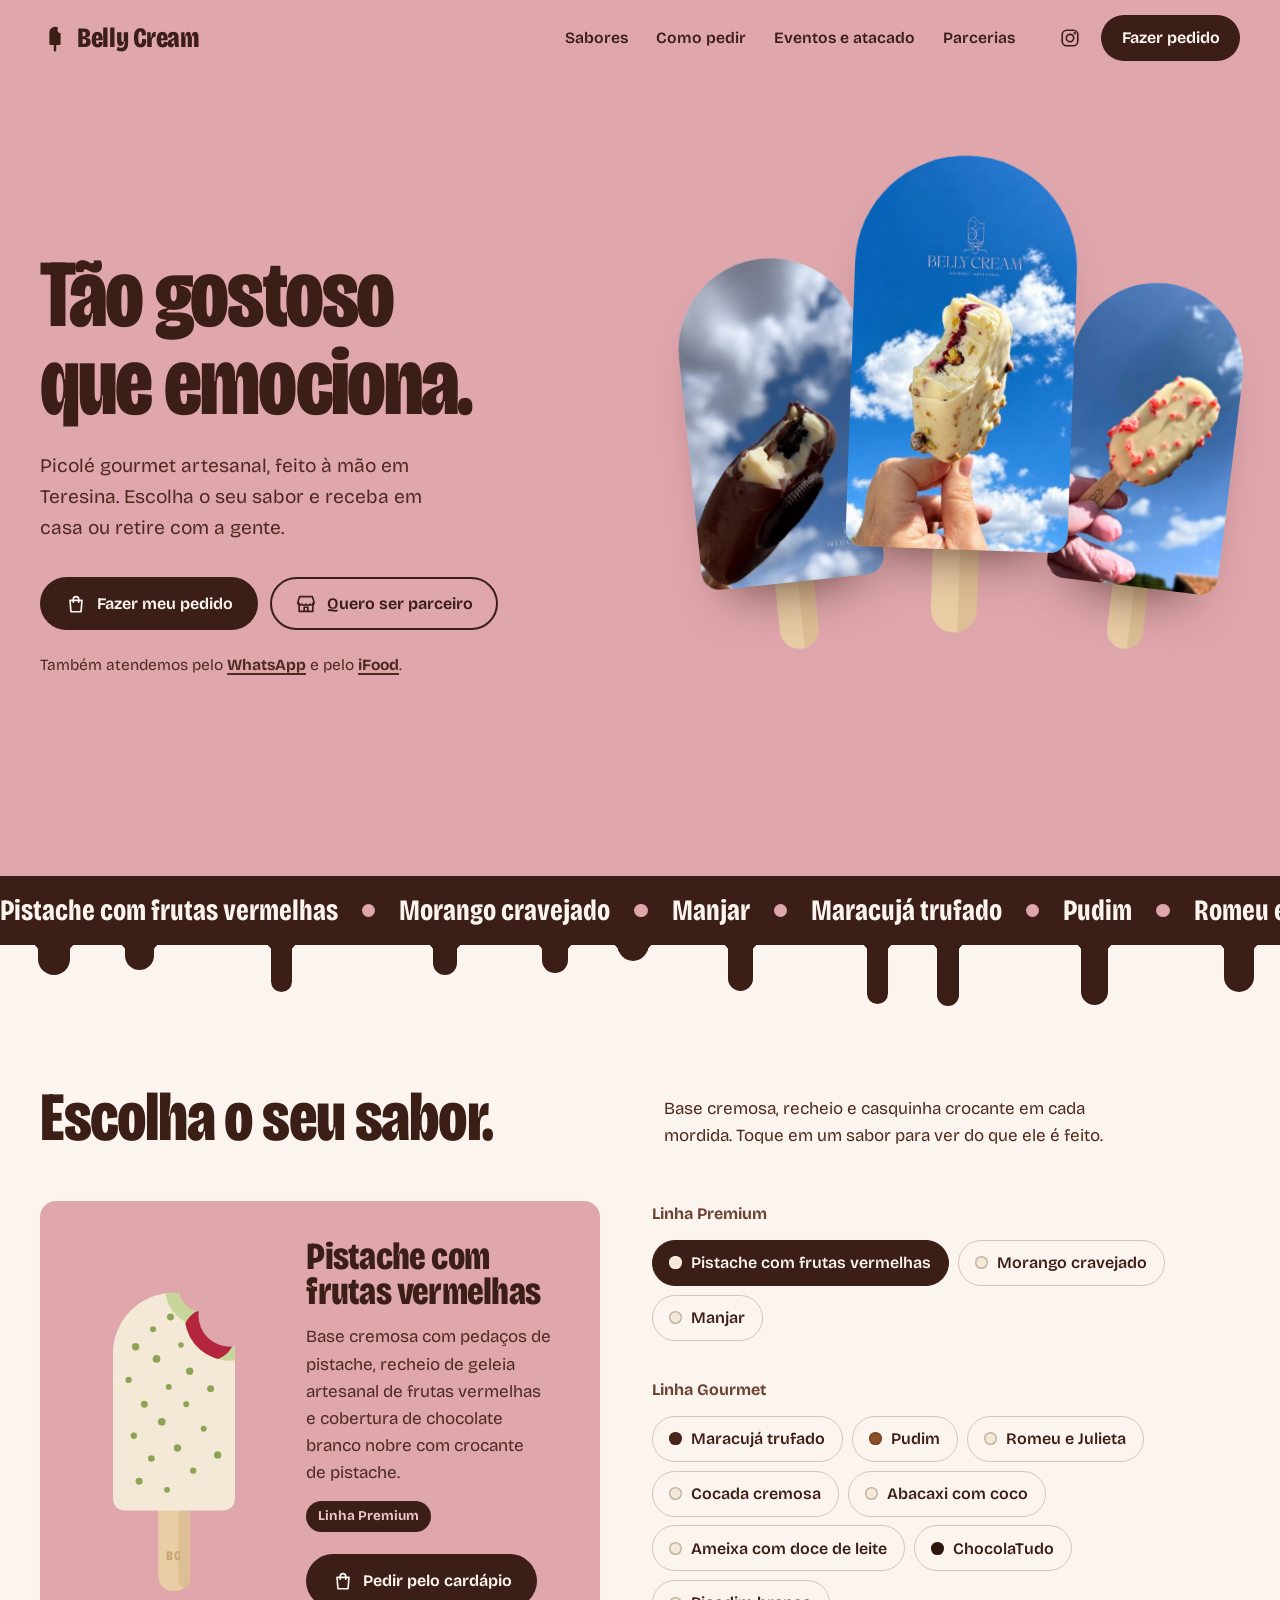
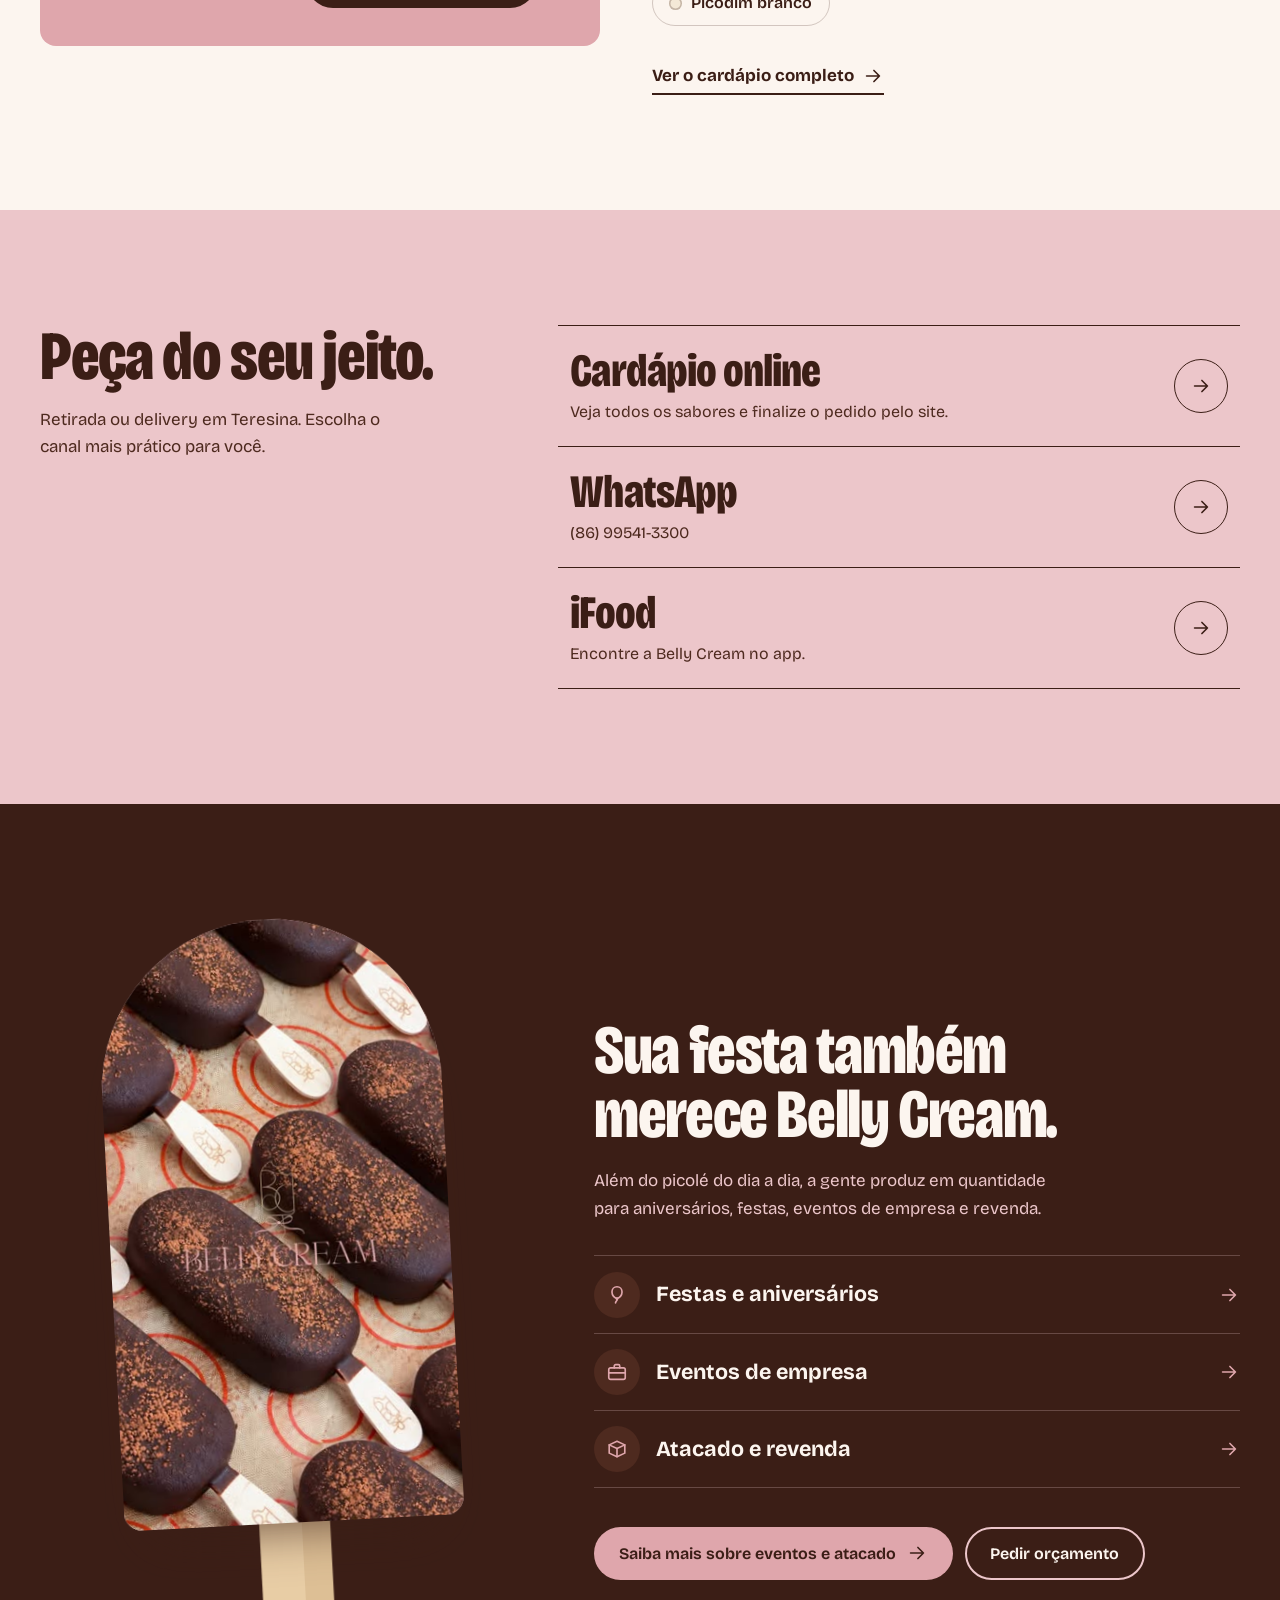
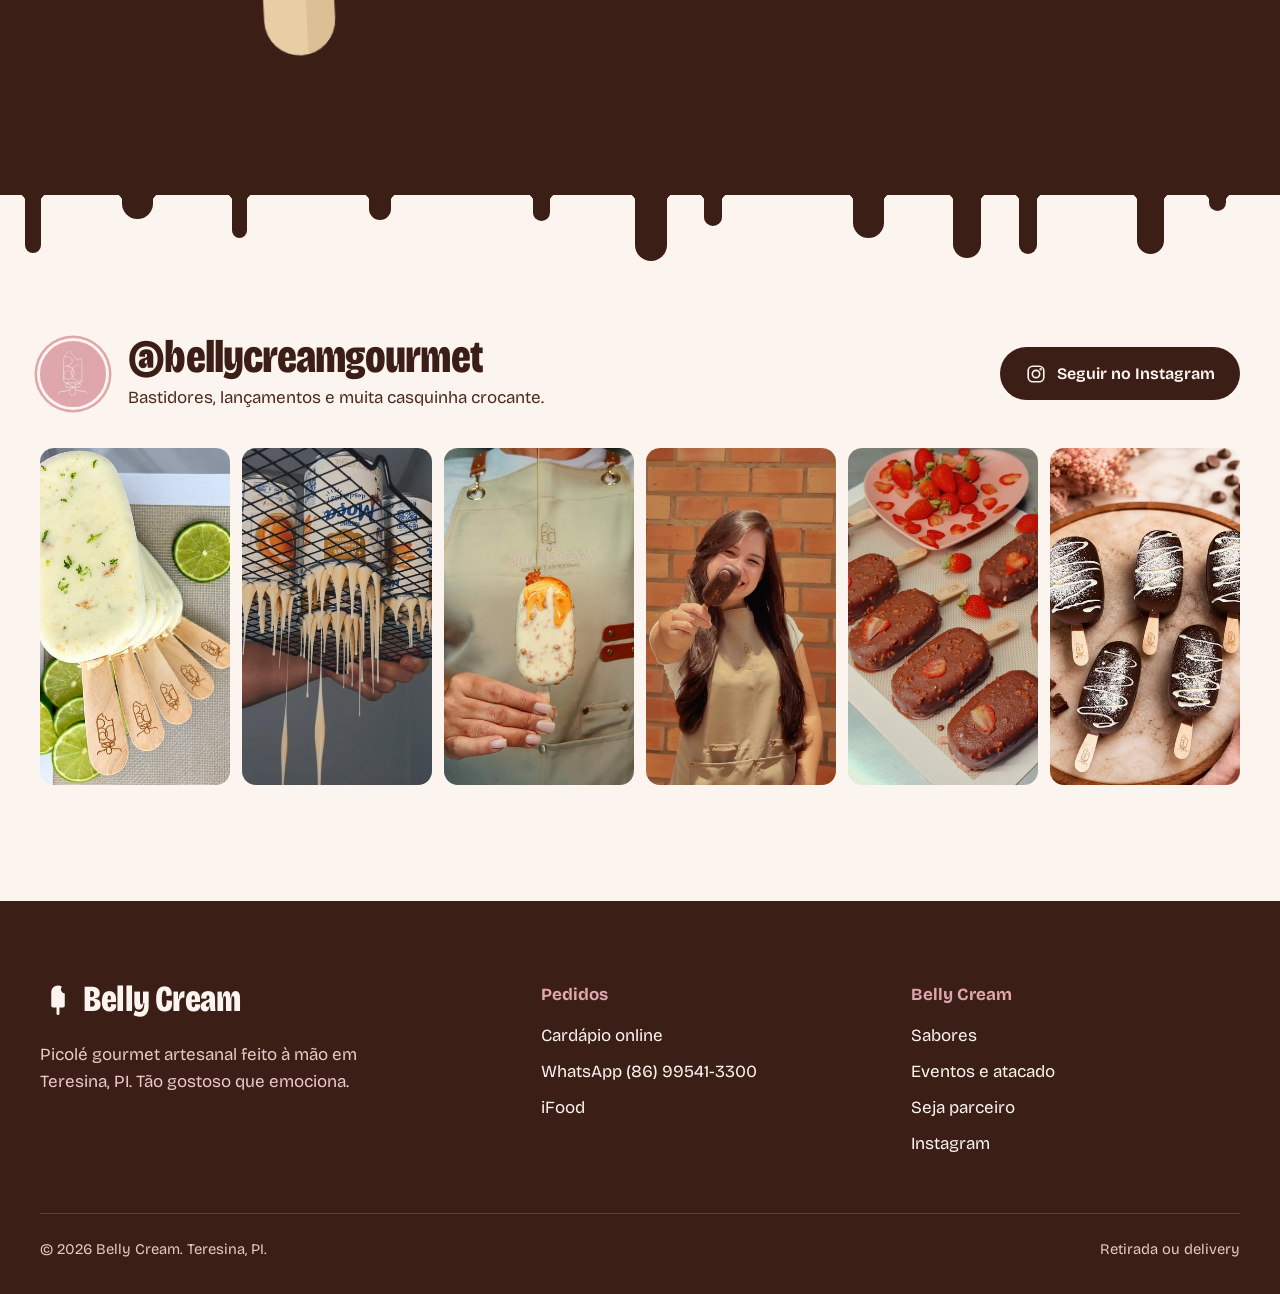
==== commit 5202c79b: "Troca a foto da convidada no evento por fotos de produto A foto saiu do site a pedido do Israel: na " ====
--- a/index.html
+++ b/index.html
@@ -209,7 +209,7 @@
     <div class="envoltorio teaser-grade">
       <div class="teaser-foto">
         <figure class="janela-solta" style="--w:340px;margin:0 auto">
-          <div class="janela-mover" style="--r:-3deg"><div class="janela-foto"><img src="assets/fotos/ig-2026-09-23.jpg" alt="Convidada sorrindo com uma caixa de picolés Belly Cream em um evento" width="360" height="640" loading="lazy"></div></div>
+          <div class="janela-mover" style="--r:-3deg"><div class="janela-foto"><img src="assets/fotos/ig-2026-09-25.jpg" alt="Picolés de chocolate polvilhados com cacau, com a marca Belly Cream gravada nos palitos" width="480" height="640" loading="lazy"></div></div>
         </figure>
       </div>
       <div>
--- a/assets/estilo.css
+++ b/assets/estilo.css
@@ -111,7 +111,8 @@
   background: linear-gradient(90deg, var(--madeira) 0 60%, #DDBF95 60%);
   border-radius: 0 0 999px 999px;
 }
-.janela-solta { position: relative; width: min(var(--w, 340px), 100%); margin-inline: auto; padding-bottom: 18%; }
+.janela-solta { position: relative; width: min(var(--w, 340px), 100%); margin-inline: auto; }
+.janela-solta::after { content: ""; display: block; aspect-ratio: 1 / .46; }
 html.js .janela { animation: subir 1.2s var(--ease) both; animation-delay: var(--atraso, 0s); }
 @keyframes subir { from { transform: translateY(46px); } to { transform: none; } }
 
@@ -391,10 +392,18 @@
   .menu a:last-child { display: none; }
 }
 @media (max-width: 560px) {
-  .vitrine { grid-template-columns: minmax(0, 1fr); justify-items: center; text-align: center; }
-  .vitrine-info p { margin-inline: auto; }
+  .vitrine { grid-template-columns: 92px minmax(0, 1fr); align-items: start; gap: 1rem; padding: 1.4rem 1.1rem; }
+  .picole { width: 92px; margin-top: .4rem; }
+  .vitrine-info h3 { font-size: 1.55rem; }
+  .vitrine-info p { margin-top: .6rem; font-size: .95rem; line-height: 1.5; min-height: 9em; }
+  .selo { margin-top: .5rem; }
+  .vitrine-info .botao { margin-top: 1rem; min-height: 44px; padding: .6rem 1.1rem; font-size: .95rem; }
+  .vitrine-info .botao .ic { display: none; }
   .campos-duplos { grid-template-columns: minmax(0, 1fr); }
-  .passos { grid-template-columns: minmax(0, 1fr); }
+  .passos { gap: 2.25rem 1rem; }
+  .passo-num { width: 48px; height: 48px; font-size: 1.4rem; }
+  .passo h3 { margin-top: 1rem; font-size: 1.3rem; }
+  .passo p { font-size: .95rem; }
   .canal a { padding-inline: .25rem; }
   .canal-seta { width: 46px; height: 46px; }
   .hero .botoes .botao, .hero-escuro .botoes .botao { flex: 1 1 100%; justify-content: center; }
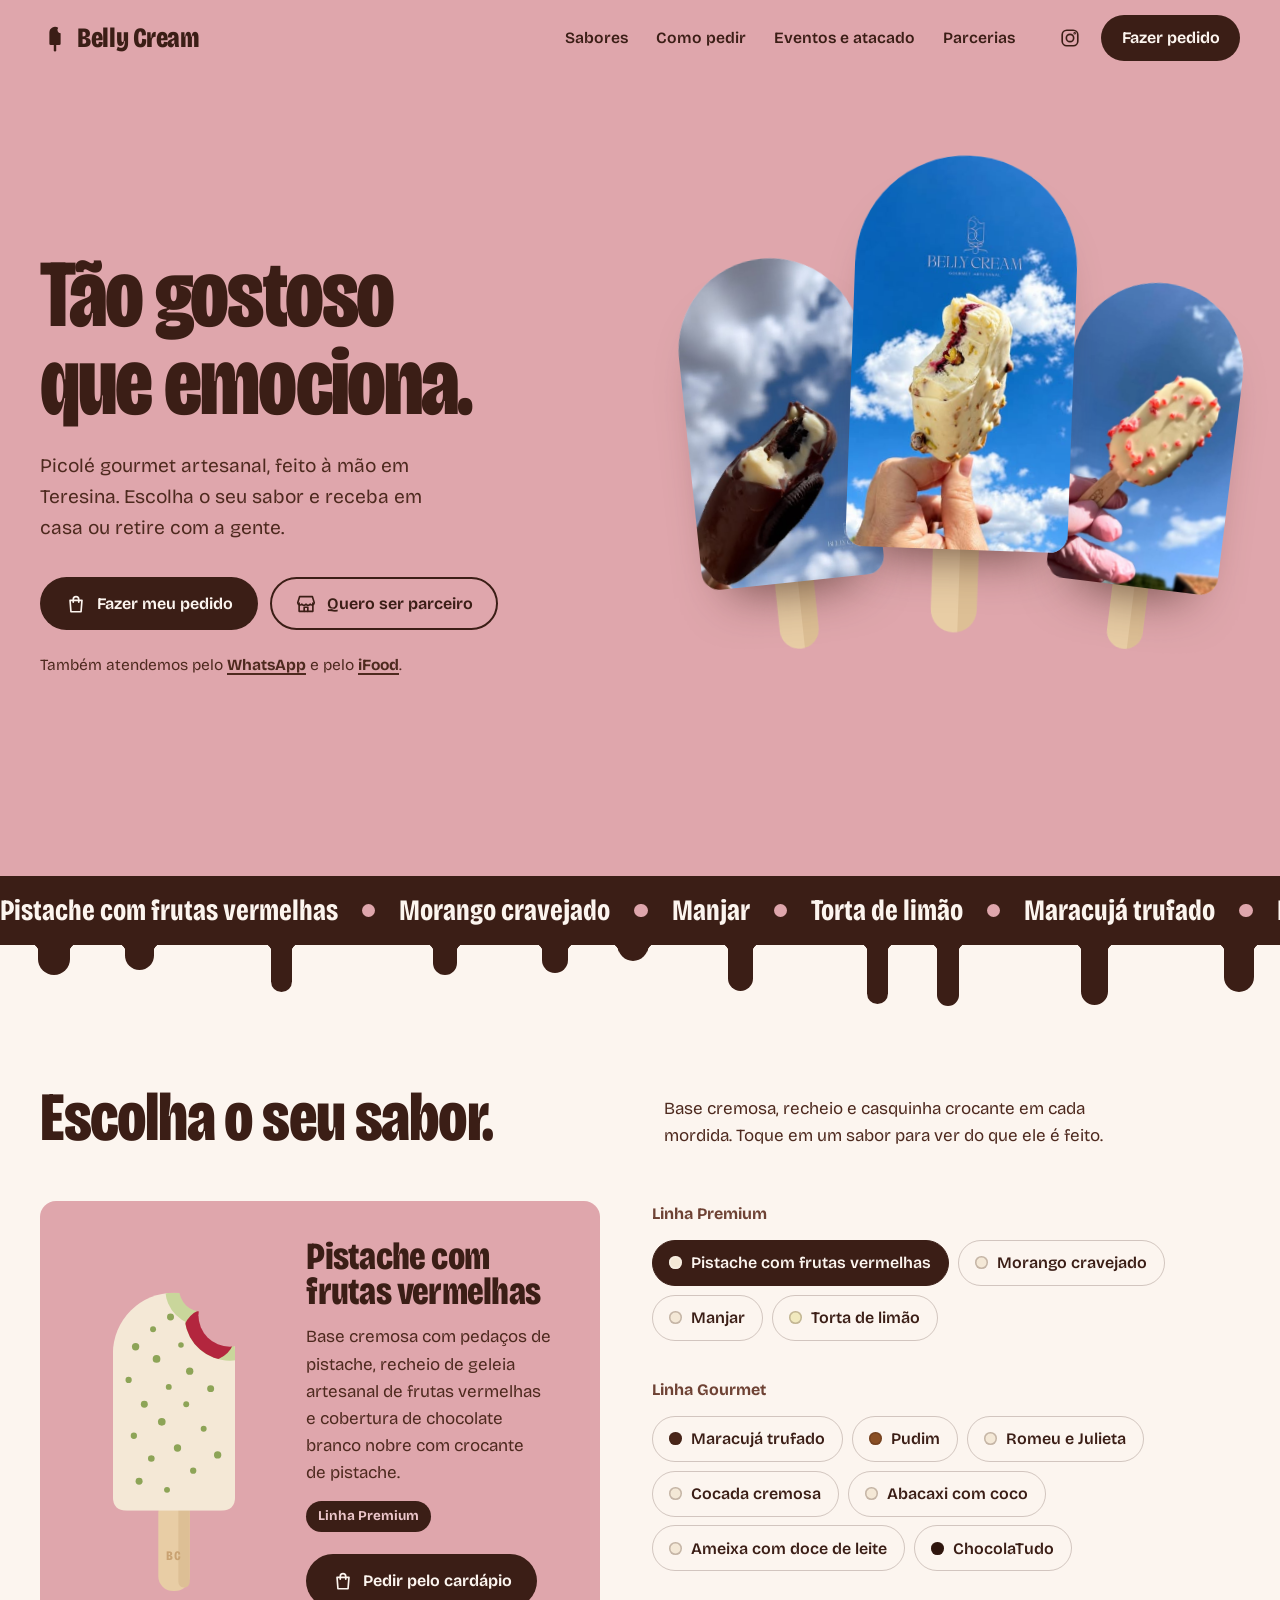
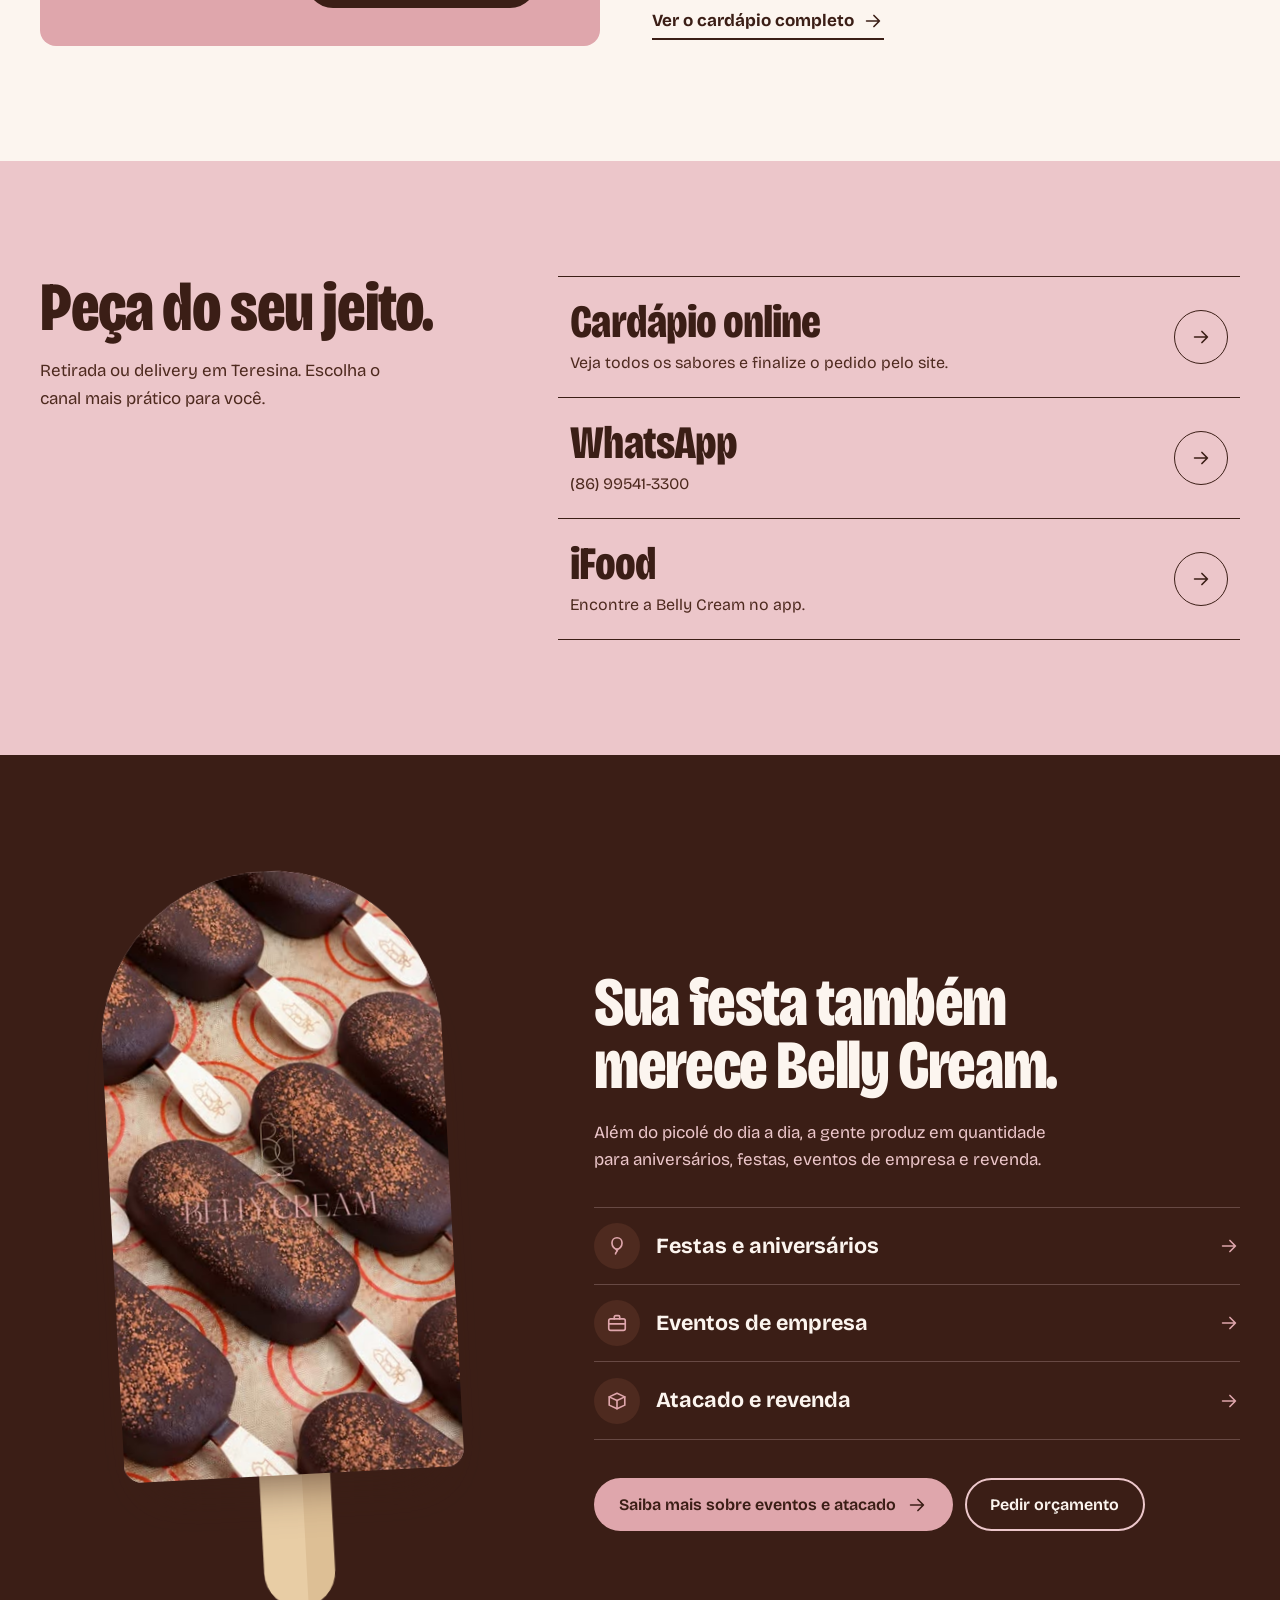
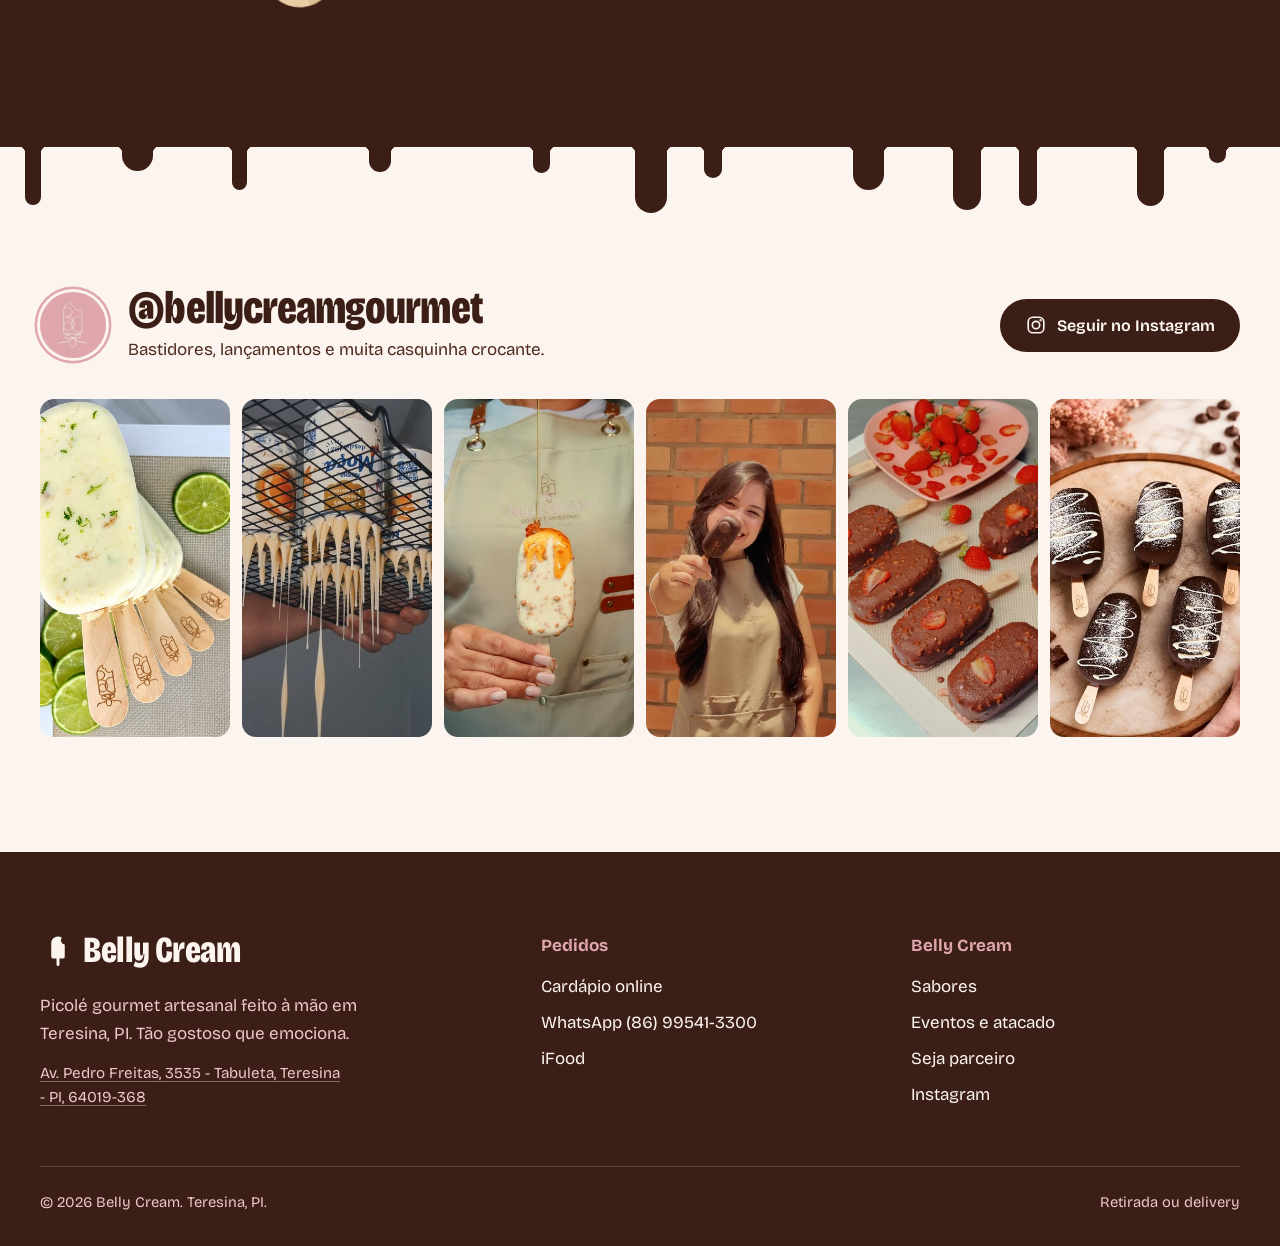
==== commit a354a63f: "Atualiza sabores pelo cardápio de 07/10 e põe o endereço do Google no rodapé Entra a Torta de limão " ====
--- a/index.html
+++ b/index.html
@@ -23,7 +23,9 @@
     "name": "Belly Cream",
     "description": "Picolé gourmet artesanal em Teresina, PI. Retirada ou delivery, festas, eventos de empresa e atacado.",
     "telephone": "+55 86 99541-3300",
-    "address": { "@type": "PostalAddress", "addressLocality": "Teresina", "addressRegion": "PI", "addressCountry": "BR" },
+    "url": "https://bellycream.vercel.app/",
+    "address": { "@type": "PostalAddress", "streetAddress": "Av. Pedro Freitas, 3535 - Tabuleta", "addressLocality": "Teresina", "addressRegion": "PI", "postalCode": "64019-368", "addressCountry": "BR" },
+    "hasMap": "https://www.google.com/maps?cid=372220466275212016",
     "hasMenu": "https://app.anota.ai/p/belly-gourmet-2",
     "sameAs": ["https://www.instagram.com/bellycreamgourmet/"]
   }
@@ -99,6 +101,7 @@
           <li class="faixa-item">Pistache com frutas vermelhas</li>
           <li class="faixa-item">Morango cravejado</li>
           <li class="faixa-item">Manjar</li>
+          <li class="faixa-item">Torta de limão</li>
           <li class="faixa-item">Maracujá trufado</li>
           <li class="faixa-item">Pudim</li>
           <li class="faixa-item">Romeu e Julieta</li>
@@ -110,6 +113,7 @@
           <li class="faixa-item">Pistache com frutas vermelhas</li>
           <li class="faixa-item">Morango cravejado</li>
           <li class="faixa-item">Manjar</li>
+          <li class="faixa-item">Torta de limão</li>
           <li class="faixa-item">Maracujá trufado</li>
           <li class="faixa-item">Pudim</li>
           <li class="faixa-item">Romeu e Julieta</li>
@@ -170,6 +174,7 @@
               <button class="chip" type="button" aria-pressed="true" data-sabor data-cat="Premium" style="--coat:#F4E8D6" data-coat="#F4E8D6" data-base="#C9D69B" data-fill="#B3263E" data-top="#8DA457" data-desc="Base cremosa com pedaços de pistache, recheio de geleia artesanal de frutas vermelhas e cobertura de chocolate branco nobre com crocante de pistache.">Pistache com frutas vermelhas</button>
               <button class="chip" type="button" aria-pressed="false" data-sabor data-cat="Premium" style="--coat:#F4E8D6" data-coat="#F4E8D6" data-base="#F7DCD3" data-fill="#D23A52" data-top="#E8728C" data-desc="Base ultra cremosa recheada com geleia artesanal de morango, banhada no chocolate branco nobre e finalizada com um crocante cravejado.">Morango cravejado</button>
               <button class="chip" type="button" aria-pressed="false" data-sabor data-cat="Premium" style="--coat:#F4E8D6" data-coat="#F4E8D6" data-base="#FBF6EC" data-fill="#5E2A3A" data-top="#E2D2B6" data-desc="Base ultra cremosa de coco recheada com ameixa em calda, banhada no chocolate branco nobre e finalizada com coco ralado.">Manjar</button>
+              <button class="chip" type="button" aria-pressed="false" data-sabor data-cat="Premium" style="--coat:#F1E9BE" data-coat="#F1E9BE" data-base="#F8F2D6" data-fill="#4A2619" data-top="#8DB04A" data-desc="Base cremosa de limão com pedaços de biscoito crocante, recheada com brigadeiro gourmet.">Torta de limão</button>
             </div>
           </div>
           <div class="grupo-sabores">
@@ -181,9 +186,7 @@
               <button class="chip" type="button" aria-pressed="false" data-sabor data-cat="Gourmet" style="--coat:#F4E8D6" data-coat="#F4E8D6" data-base="#FBF6EC" data-fill="#C99A5B" data-desc="Base super cremosa de coco recheada com cocada cremosa moreninha e uma casquinha delicada de chocolate branco.">Cocada cremosa</button>
               <button class="chip" type="button" aria-pressed="false" data-sabor data-cat="Gourmet" style="--coat:#F4E8D6" data-coat="#F4E8D6" data-base="#F4E08F" data-fill="#E3B23C" data-desc="Base de creme de abacaxi recheada com abacaxi caramelizado e beijinho de coco, com casquinha de chocolate branco.">Abacaxi com coco</button>
               <button class="chip" type="button" aria-pressed="false" data-sabor data-cat="Gourmet" style="--coat:#F4E8D6" data-coat="#F4E8D6" data-base="#D9B0BB" data-fill="#C68A43" data-top="#C98A3E" data-desc="Base de creme de ameixa recheada com doce de leite puro e pedaços de ameixa, com casquinha de chocolate branco e crocante de caramelo salgado.">Ameixa com doce de leite</button>
-              <button class="chip" type="button" aria-pressed="false" data-sabor data-cat="Gourmet" style="--coat:#2E150D" data-coat="#2E150D" data-base="#6B3A25" data-fill="#3A1A10" data-desc="Base cremosa de chocolate 100% recheada com brigadeiro meio amargo e coberta com casquinha crocante de chocolate 70%.">ChocolaTudo</button>
-              <button class="chip" type="button" aria-pressed="false" data-sabor data-cat="Gourmet" style="--coat:#F4E8D6" data-coat="#F4E8D6" data-base="#F2D59A" data-fill="#D9A24E" data-top="#C9802F" data-desc="Pudim no palito, super cremoso e com sabor caseiro, envolvido por chocolate branco e finalizado com crocante de caramelo.">Picodim branco</button>
-            </div>
+              <button class="chip" type="button" aria-pressed="false" data-sabor data-cat="Gourmet" style="--coat:#2E150D" data-coat="#2E150D" data-base="#6B3A25" data-fill="#3A1A10" data-desc="Base cremosa de chocolate 100% recheada com brigadeiro meio amargo e coberta com casquinha crocante de chocolate 70%.">ChocolaTudo</button>            </div>
           </div>
           <a class="link-seta" href="https://app.anota.ai/p/belly-gourmet-2" target="_blank" rel="noopener">Ver o cardápio completo<svg class="ic" aria-hidden="true"><use href="#i-seta"/></svg></a>
         </div>
@@ -257,6 +260,7 @@
       <div>
         <a class="marca" href="index.html"><svg aria-hidden="true"><use href="#i-picole"/></svg>Belly Cream</a>
         <p class="rodape-sobre">Picolé gourmet artesanal feito à mão em Teresina, PI. Tão gostoso que emociona.</p>
+        <p class="rodape-endereco"><a href="https://www.google.com/maps?cid=372220466275212016" target="_blank" rel="noopener">Av. Pedro Freitas, 3535 - Tabuleta, Teresina - PI, 64019-368</a></p>
       </div>
       <div>
         <p class="rodape-titulo">Pedidos</p>
--- a/assets/estilo.css
+++ b/assets/estilo.css
@@ -237,6 +237,9 @@
 .rodape .marca { font-size: 2.3rem; color: var(--leite); }
 .rodape .marca svg { width: 36px; height: 36px; }
 .rodape-sobre { margin-top: 1rem; max-width: 30ch; color: var(--rose-claro); }
+.rodape-endereco { margin-top: .9rem; max-width: 30ch; font-size: .95rem; color: var(--rose-claro); }
+.rodape-endereco a { text-decoration: underline; text-decoration-color: rgba(236, 198, 202, .45); }
+.rodape-endereco a:hover { text-decoration-color: currentColor; }
 .rodape-titulo { margin-bottom: .9rem; font-weight: 700; color: var(--rose); }
 .rodape ul { list-style: none; margin: 0; padding: 0; display: grid; gap: .55rem; }
 .rodape ul a { text-decoration: none; }
@@ -397,7 +400,7 @@
   .vitrine-info h3 { font-size: 1.55rem; }
   .vitrine-info p { margin-top: .6rem; font-size: .95rem; line-height: 1.5; min-height: 9em; }
   .selo { margin-top: .5rem; }
-  .vitrine-info .botao { margin-top: 1rem; min-height: 44px; padding: .6rem 1.1rem; font-size: .95rem; }
+  .vitrine-info .botao { margin-top: 1rem; min-height: 44px; padding: .6rem .9rem; font-size: .92rem; white-space: nowrap; }
   .vitrine-info .botao .ic { display: none; }
   .campos-duplos { grid-template-columns: minmax(0, 1fr); }
   .passos { gap: 2.25rem 1rem; }
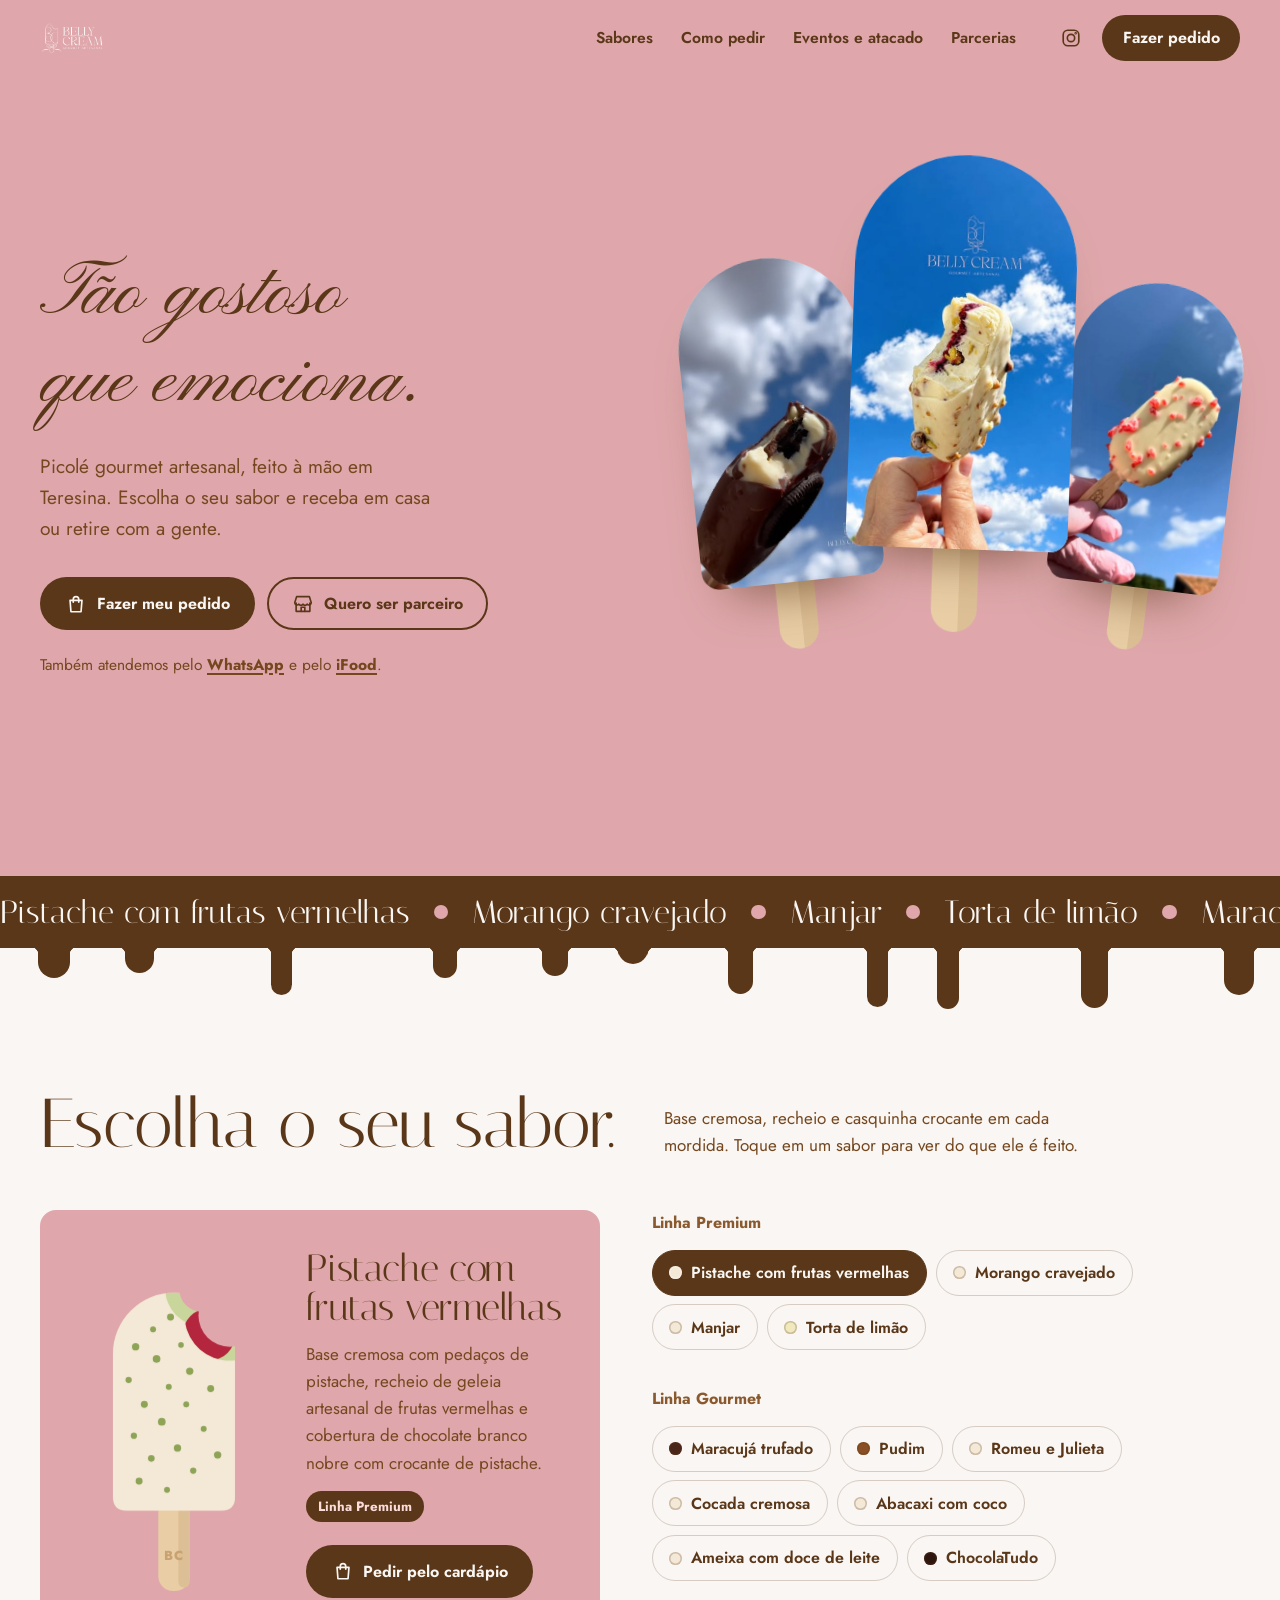
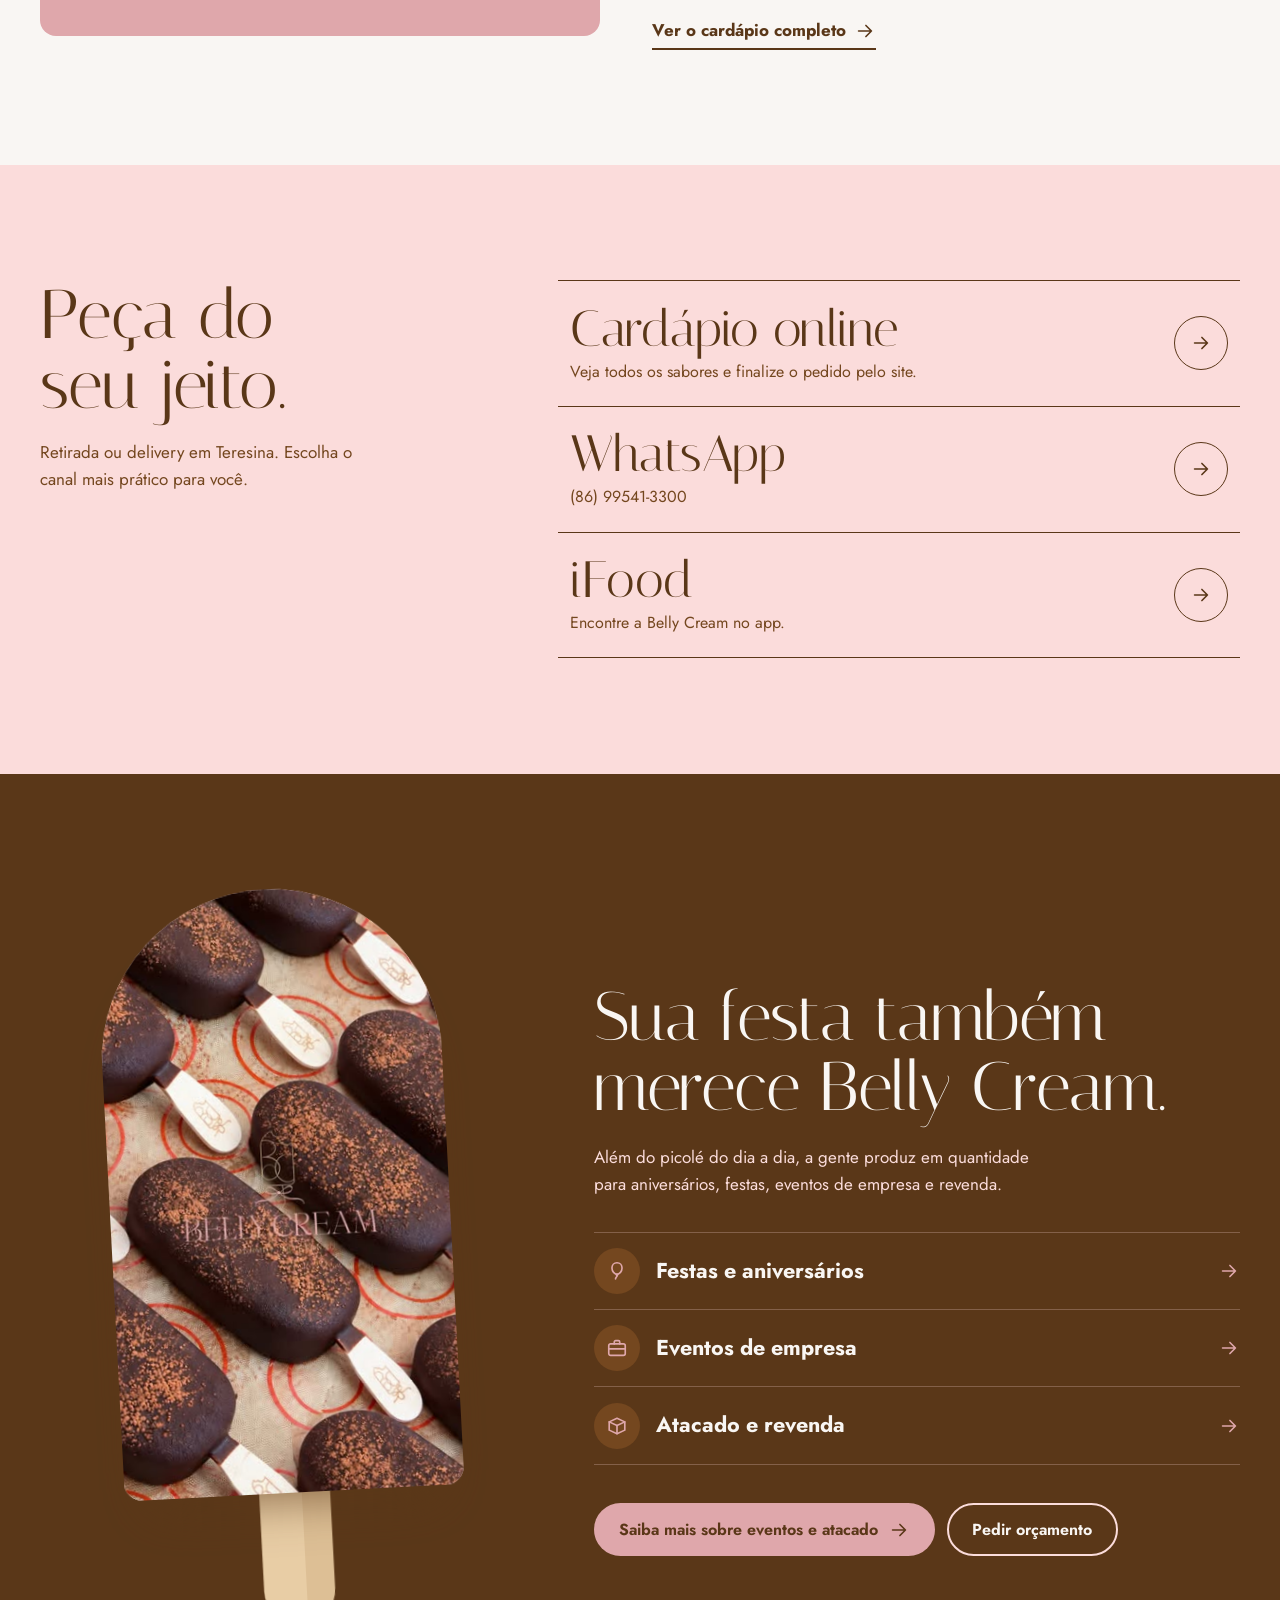
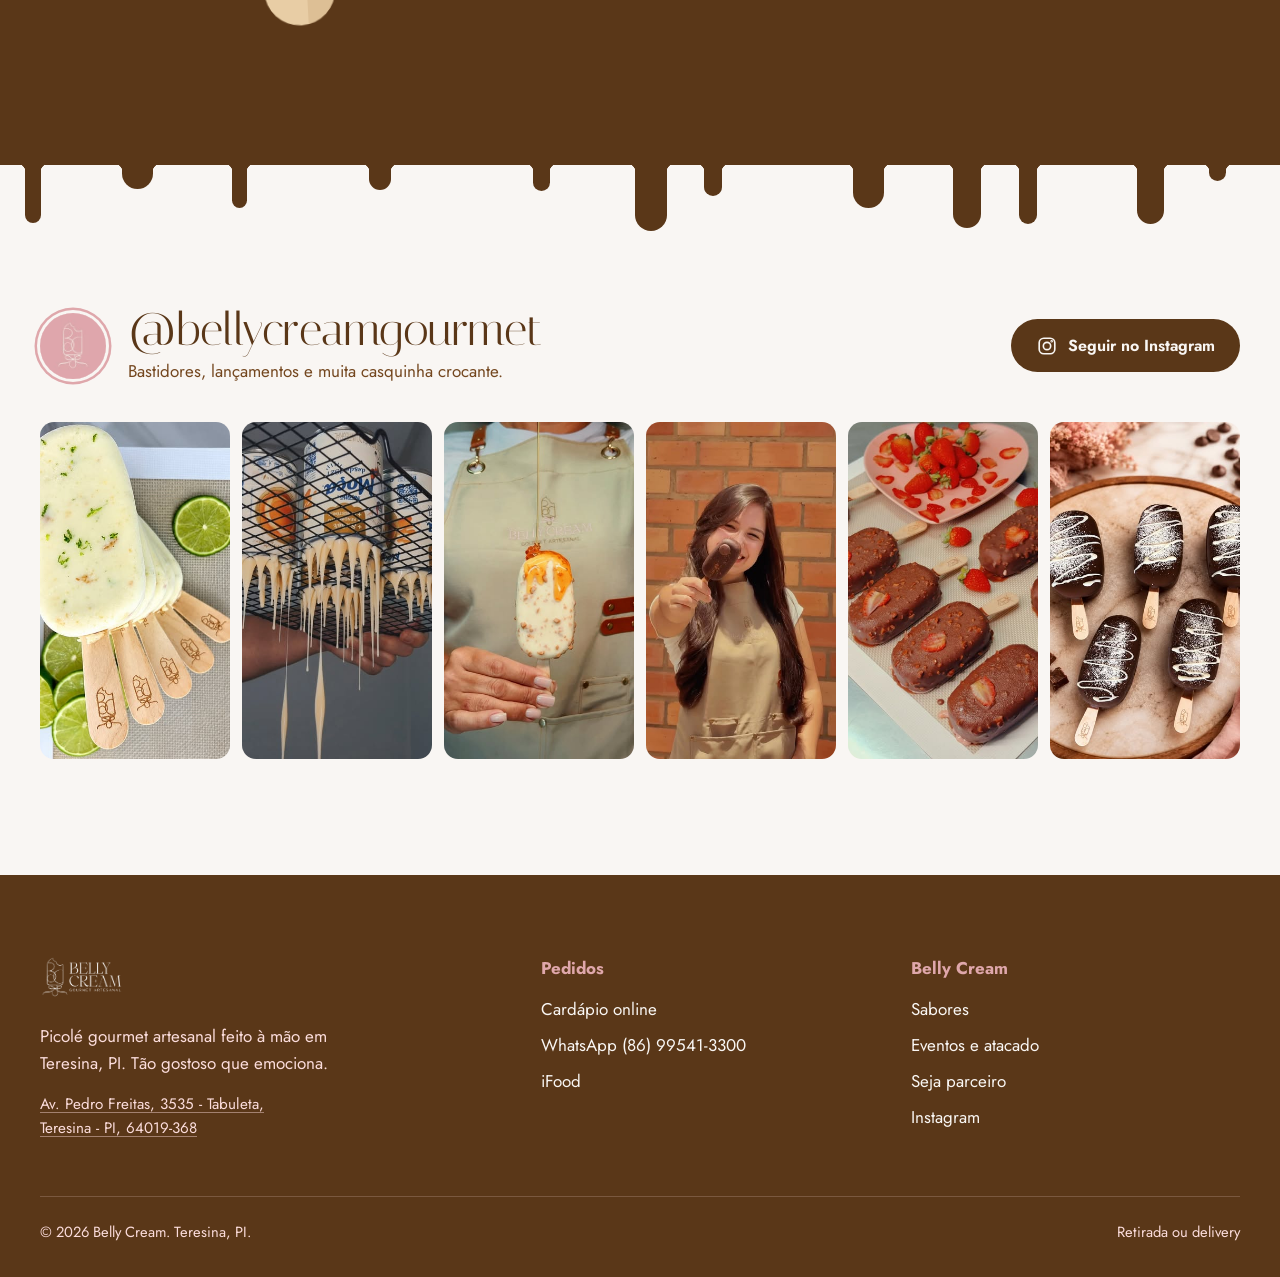
==== commit c2f1702e: "Aplica cores e fontes do Manual de Marca oficial (Dune Agência) Troca a paleta chocolate inventada p" ====
--- a/index.html
+++ b/index.html
@@ -6,7 +6,7 @@
   <title>Belly Cream | Picolé gourmet artesanal em Teresina</title>
   <meta name="description" content="Picolé gourmet artesanal feito à mão em Teresina, PI. Peça pelo cardápio online, WhatsApp ou iFood, com retirada ou delivery. Também atendemos festas, eventos de empresa e atacado.">
   <meta name="robots" content="noindex">
-  <meta name="theme-color" content="#DFA6AC">
+  <meta name="theme-color" content="#DFA7AB">
   <meta property="og:title" content="Belly Cream | Picolé gourmet artesanal">
   <meta property="og:description" content="Tão gostoso que emociona. Picolé gourmet artesanal em Teresina, PI.">
   <meta property="og:type" content="website">
@@ -14,7 +14,7 @@
   <link rel="icon" href="assets/favicon.svg" type="image/svg+xml">
   <link rel="preconnect" href="https://fonts.googleapis.com">
   <link rel="preconnect" href="https://fonts.gstatic.com" crossorigin>
-  <link rel="stylesheet" href="https://fonts.googleapis.com/css2?family=Bricolage+Grotesque:opsz,wdth,wght@12..96,75..100,300..800&display=swap">
+  <link rel="stylesheet" href="https://fonts.googleapis.com/css2?family=Italiana&family=Jost:wght@300;400;500;600;700;800&family=Pinyon+Script&display=swap">
   <link rel="stylesheet" href="assets/estilo.css">
   <script type="application/ld+json">
   {
@@ -54,7 +54,7 @@
 
 <header class="topo" data-topo>
   <div class="topo-interno">
-    <a class="marca" href="index.html" aria-label="Belly Cream, página inicial"><svg aria-hidden="true"><use href="#i-picole"/></svg>Belly Cream</a>
+    <a class="marca" href="index.html"><img src="assets/marca/sublogo-branco.png" alt="Belly Cream, página inicial" width="799" height="420"></a>
     <nav class="menu" aria-label="Principal">
       <a href="#sabores">Sabores</a>
       <a href="#pedir">Como pedir</a>
@@ -258,7 +258,7 @@
   <div class="envoltorio">
     <div class="rodape-grade">
       <div>
-        <a class="marca" href="index.html"><svg aria-hidden="true"><use href="#i-picole"/></svg>Belly Cream</a>
+        <a class="marca" href="index.html"><img src="assets/marca/sublogo-branco.png" alt="Belly Cream" width="799" height="420"></a>
         <p class="rodape-sobre">Picolé gourmet artesanal feito à mão em Teresina, PI. Tão gostoso que emociona.</p>
         <p class="rodape-endereco"><a href="https://www.google.com/maps?cid=372220466275212016" target="_blank" rel="noopener">Av. Pedro Freitas, 3535 - Tabuleta, Teresina - PI, 64019-368</a></p>
       </div>
--- a/assets/estilo.css
+++ b/assets/estilo.css
@@ -1,21 +1,27 @@
 :root {
-  --rose: #DFA6AC;
-  --rose-claro: #ECC6CA;
-  --rose-nevoa: #F7E4E6;
-  --choco: #3B1E16;
-  --choco-2: #4E2A1F;
-  --choco-3: #6E4234;
-  --leite: #FCF5EF;
-  --leite-2: #F4E9DF;
-  --caramelo: #E6A55B;
+  /* Paleta oficial do Manual de Marca (Dune Agência, 2026) */
+  --rose: #DFA7AB;
+  --rose-claro: #FBDCDB;
+  --rose-nevoa: #FDEDEC;
+  --ouro: #AC936A;
+  --champagne-1: #F1E2C1;
+  --champagne-2: #BA9779;
+  --leite: #F9F6F3;
+  --leite-2: #F3E8DC;
+  /* Tons de tinta derivados do próprio degradê de marca (dourado quente → marrom dourado), para texto e fundos escuros com contraste de leitura */
+  --choco: #5A3718;
+  --choco-2: #74471F;
+  --choco-3: #8A5A2E;
   --madeira: #E8CDA5;
   --madeira-escura: #C9A272;
   --erro: #7A1E2C;
   --gutter: clamp(16px, 4vw, 40px);
   --pagina: min(1200px, 100% - 2 * var(--gutter));
   --ease: cubic-bezier(.16, 1, .3, 1);
-  --sombra: 0 22px 44px -26px rgba(59, 30, 22, .6);
-  --fonte: "Bricolage Grotesque", system-ui, -apple-system, "Segoe UI", sans-serif;
+  --sombra: 0 22px 44px -26px rgba(90, 55, 24, .6);
+  --fonte: "Jost", system-ui, -apple-system, "Segoe UI", sans-serif;
+  --fonte-display: "Italiana", "Times New Roman", Georgia, serif;
+  --fonte-script: "Pinyon Script", "Brush Script MT", cursive;
   color-scheme: light;
 }
 
@@ -39,7 +45,8 @@
 button, input, select, textarea { font: inherit; color: inherit; }
 :focus-visible { outline: 3px solid var(--choco); outline-offset: 3px; border-radius: 8px; }
 .escuro :focus-visible { outline-color: var(--rose); }
-h1, h2, h3 { margin: 0; font-weight: 800; font-stretch: 75%; letter-spacing: -.02em; line-height: .92; text-wrap: balance; }
+h1, h2, h3 { margin: 0; font-family: var(--fonte-display); font-weight: 400; letter-spacing: -.01em; line-height: 1.02; text-wrap: balance; }
+.hero:not(.hero-escuro) h1 { font-family: var(--fonte-script); font-weight: 400; letter-spacing: 0; line-height: 1.15; }
 p { margin: 0; text-wrap: pretty; }
 .envoltorio { width: var(--pagina); margin-inline: auto; }
 .secao { padding-block: clamp(4.5rem, 9vw, 7.5rem); position: relative; }
@@ -54,7 +61,7 @@
   font-weight: 650; font-size: 1rem; line-height: 1.2; text-decoration: none; cursor: pointer;
   transition: transform .3s var(--ease), background-color .3s, color .3s, border-color .3s, box-shadow .3s;
 }
-.botao:hover { transform: translateY(-2px); box-shadow: 0 14px 26px -14px rgba(59, 30, 22, .65); }
+.botao:hover { transform: translateY(-2px); box-shadow: 0 14px 26px -14px rgba(90, 55, 24, .65); }
 .botao:active { transform: translateY(0); }
 .botao-choco { background: var(--choco); color: var(--leite); }
 .botao-choco:hover { background: var(--choco-2); }
@@ -68,17 +75,17 @@
 
 /* Topo */
 .topo { position: sticky; top: 0; z-index: 50; background: var(--rose); transition: box-shadow .35s; }
-.topo.rolou { box-shadow: 0 12px 30px -20px rgba(59, 30, 22, .55); }
+.topo.rolou { box-shadow: 0 12px 30px -20px rgba(90, 55, 24, .55); }
 .topo-interno { width: var(--pagina); margin-inline: auto; min-height: 76px; display: flex; align-items: center; gap: 2rem; }
-.marca { display: inline-flex; align-items: center; gap: .45rem; text-decoration: none; font-weight: 800; font-stretch: 75%; font-size: 1.75rem; letter-spacing: -.015em; line-height: 1; white-space: nowrap; }
-.marca svg { width: 30px; height: 30px; }
+.marca { display: inline-flex; align-items: center; text-decoration: none; line-height: 1; white-space: nowrap; }
+.marca img { height: 34px; width: auto; display: block; }
 .menu { display: flex; gap: 1.75rem; margin-left: auto; }
 .menu a { position: relative; padding: .5rem 0; text-decoration: none; font-weight: 600; font-size: .98rem; white-space: nowrap; }
 .menu a::after { content: ""; position: absolute; left: 0; right: 0; bottom: .15rem; height: 2px; background: currentColor; transform: scaleX(0); transform-origin: left; transition: transform .4s var(--ease); }
 .menu a:hover::after, .menu a[aria-current="page"]::after { transform: scaleX(1); }
 .topo-acoes { display: flex; align-items: center; gap: .5rem; }
 .icone-link { display: grid; place-items: center; width: 46px; height: 46px; border-radius: 50%; transition: background-color .3s; }
-.icone-link:hover { background: rgba(59, 30, 22, .1); }
+.icone-link:hover { background: rgba(90, 55, 24, .1); }
 .topo .botao { min-height: 46px; padding: .6rem 1.15rem; }
 
 /* Hero da home */
@@ -90,6 +97,7 @@
   min-height: min(calc(100svh - 76px), 800px);
 }
 .hero h1 { font-size: clamp(3.4rem, 7.8vw, 6rem); }
+.hero:not(.hero-escuro) h1 { font-size: clamp(2.8rem, 6.6vw, 4.8rem); }
 .hero-lead { margin-top: 1.5rem; max-width: 33ch; font-size: clamp(1.1rem, 1.5vw, 1.28rem); color: var(--choco-2); }
 .hero .botoes { margin-top: 2.1rem; }
 .hero-canais { margin-top: 1.4rem; font-size: .97rem; color: var(--choco-2); }
@@ -102,7 +110,7 @@
 .janela-foto {
   aspect-ratio: 9 / 16; overflow: hidden; background: var(--rose-claro);
   border-radius: 50% 50% 18px 18px / 28% 28% 18px 18px;
-  box-shadow: 0 34px 50px -30px rgba(59, 30, 22, .7);
+  box-shadow: 0 34px 50px -30px rgba(90, 55, 24, .7);
 }
 .janela-foto img { width: 100%; height: 100%; object-fit: cover; }
 .janela-mover::after {
@@ -122,7 +130,7 @@
 .faixa-trilho { display: flex; width: max-content; animation: rolar 48s linear infinite; }
 .faixa:hover .faixa-trilho { animation-play-state: paused; }
 .faixa-lista { display: flex; }
-.faixa-item { display: inline-flex; align-items: center; gap: 1.5rem; padding-right: 1.5rem; white-space: nowrap; font-weight: 700; font-stretch: 75%; font-size: clamp(1.35rem, 2.4vw, 1.85rem); line-height: 1.2; }
+.faixa-item { display: inline-flex; align-items: center; gap: 1.5rem; padding-right: 1.5rem; white-space: nowrap; font-family: var(--fonte-display); font-weight: 400; font-size: clamp(1.5rem, 2.6vw, 2rem); line-height: 1.2; }
 .faixa-item::after { content: ""; width: .45em; height: .45em; border-radius: 50%; background: var(--rose); }
 @keyframes rolar { to { transform: translateX(-50%); } }
 
@@ -171,14 +179,14 @@
 .chips { display: flex; flex-wrap: wrap; gap: .55rem; }
 .chip {
   display: inline-flex; align-items: center; gap: .55rem; min-height: 46px; padding: .55rem 1.05rem;
-  border: 1.5px solid rgba(59, 30, 22, .22); border-radius: 999px; background: transparent;
+  border: 1.5px solid rgba(90, 55, 24, .22); border-radius: 999px; background: transparent;
   font-weight: 600; font-size: 1rem; cursor: pointer;
   transition: background-color .3s, border-color .3s, color .3s, transform .3s var(--ease);
 }
-.chip::before { content: ""; width: .8rem; height: .8rem; border-radius: 50%; background: var(--coat); box-shadow: inset 0 0 0 1.5px rgba(59, 30, 22, .25); }
+.chip::before { content: ""; width: .8rem; height: .8rem; border-radius: 50%; background: var(--coat); box-shadow: inset 0 0 0 1.5px rgba(90, 55, 24, .25); }
 .chip:hover { border-color: var(--choco); transform: translateY(-1px); }
 .chip[aria-pressed="true"] { background: var(--choco); border-color: var(--choco); color: var(--leite); }
-.chip[aria-pressed="true"]::before { box-shadow: inset 0 0 0 1.5px rgba(252, 245, 239, .5); }
+.chip[aria-pressed="true"]::before { box-shadow: inset 0 0 0 1.5px rgba(249, 246, 243, .5); }
 .link-seta { display: inline-flex; align-items: center; gap: .55rem; margin-top: 2.25rem; padding-bottom: .2rem; border-bottom: 2px solid currentColor; font-weight: 700; text-decoration: none; }
 .link-seta .ic { transition: transform .35s var(--ease); }
 .link-seta:hover .ic { transform: translateX(5px); }
@@ -200,7 +208,7 @@
 .canal-nome, .canal-nota { transition: transform .5s var(--ease), color .4s; }
 .canal a:hover .canal-nome, .canal a:hover .canal-nota, .canal a:focus-visible .canal-nome, .canal a:focus-visible .canal-nota { transform: translateX(.75rem); }
 .canal a:hover::before, .canal a:focus-visible::before { transform: scaleY(1); }
-.canal-nome { font-weight: 800; font-stretch: 75%; font-size: clamp(2rem, 3.8vw, 2.9rem); line-height: 1; letter-spacing: -.02em; }
+.canal-nome { font-family: var(--fonte-display); font-weight: 400; font-size: clamp(2.2rem, 4.2vw, 3.2rem); line-height: 1; letter-spacing: -.01em; }
 .canal-nota { grid-column: 1; font-size: 1rem; color: var(--choco-2); transition: color .4s; }
 .canal a:hover .canal-nota, .canal a:focus-visible .canal-nota { color: var(--rose-claro); }
 .canal-seta { grid-row: 1 / span 2; grid-column: 2; display: grid; place-items: center; width: 54px; height: 54px; border: 1.5px solid currentColor; border-radius: 50%; transition: transform .5s var(--ease); }
@@ -212,8 +220,8 @@
 .teaser-grade { display: grid; grid-template-columns: minmax(0, .85fr) minmax(0, 1.15fr); gap: clamp(2.5rem, 6vw, 5.5rem); align-items: center; }
 .teaser h2 { font-size: clamp(2.6rem, 5.4vw, 4.5rem); }
 .teaser .texto-apoio { margin-top: 1.3rem; max-width: 44ch; }
-.lista-frentes { list-style: none; margin: 2.1rem 0 2.4rem; padding: 0; border-top: 1px solid rgba(236, 198, 202, .25); }
-.lista-frentes a { display: flex; align-items: center; gap: 1rem; padding: .95rem 0; border-bottom: 1px solid rgba(236, 198, 202, .25); text-decoration: none; font-weight: 700; font-size: clamp(1.15rem, 1.8vw, 1.35rem); }
+.lista-frentes { list-style: none; margin: 2.1rem 0 2.4rem; padding: 0; border-top: 1px solid rgba(251, 220, 219, .25); }
+.lista-frentes a { display: flex; align-items: center; gap: 1rem; padding: .95rem 0; border-bottom: 1px solid rgba(251, 220, 219, .25); text-decoration: none; font-weight: 700; font-size: clamp(1.15rem, 1.8vw, 1.35rem); }
 .lista-frentes .bola { display: grid; place-items: center; width: 46px; height: 46px; border-radius: 50%; background: var(--choco-2); color: var(--rose); transition: background-color .35s, color .35s; }
 .lista-frentes .seta { margin-left: auto; color: var(--rose); transition: transform .4s var(--ease); }
 .lista-frentes a:hover .bola { background: var(--rose); color: var(--choco); }
@@ -234,23 +242,22 @@
 /* Rodapé */
 .rodape { background: var(--choco); color: var(--leite); padding-block: clamp(3.5rem, 7vw, 5rem) 2rem; }
 .rodape-grade { display: grid; grid-template-columns: minmax(0, 1.4fr) repeat(2, minmax(0, 1fr)); gap: 2.5rem; }
-.rodape .marca { font-size: 2.3rem; color: var(--leite); }
-.rodape .marca svg { width: 36px; height: 36px; }
+.rodape .marca img { height: 44px; }
 .rodape-sobre { margin-top: 1rem; max-width: 30ch; color: var(--rose-claro); }
 .rodape-endereco { margin-top: .9rem; max-width: 30ch; font-size: .95rem; color: var(--rose-claro); }
-.rodape-endereco a { text-decoration: underline; text-decoration-color: rgba(236, 198, 202, .45); }
+.rodape-endereco a { text-decoration: underline; text-decoration-color: rgba(251, 220, 219, .45); }
 .rodape-endereco a:hover { text-decoration-color: currentColor; }
 .rodape-titulo { margin-bottom: .9rem; font-weight: 700; color: var(--rose); }
 .rodape ul { list-style: none; margin: 0; padding: 0; display: grid; gap: .55rem; }
 .rodape ul a { text-decoration: none; }
 .rodape ul a:hover { text-decoration: underline; }
-.rodape-base { display: flex; flex-wrap: wrap; justify-content: space-between; gap: 1rem; margin-top: 3.5rem; padding-top: 1.5rem; border-top: 1px solid rgba(236, 198, 202, .2); font-size: .92rem; color: var(--rose-claro); }
+.rodape-base { display: flex; flex-wrap: wrap; justify-content: space-between; gap: 1rem; margin-top: 3.5rem; padding-top: 1.5rem; border-top: 1px solid rgba(251, 220, 219, .2); font-size: .92rem; color: var(--rose-claro); }
 
 /* Barra fixa no celular */
 .barra-movel {
   position: fixed; left: 12px; right: 12px; bottom: max(12px, env(safe-area-inset-bottom)); z-index: 60;
   display: none; gap: .5rem; padding: .45rem; border-radius: 999px;
-  background: var(--leite); box-shadow: 0 16px 34px -14px rgba(59, 30, 22, .55);
+  background: var(--leite); box-shadow: 0 16px 34px -14px rgba(90, 55, 24, .55);
   transform: translateY(160%); transition: transform .55s var(--ease);
 }
 .barra-movel.visivel { transform: none; }
@@ -271,7 +278,7 @@
   border: 2px solid var(--choco); border-radius: 999px; background: transparent; cursor: pointer;
   font-weight: 700; font-size: 1.02rem; transition: background-color .3s, color .3s;
 }
-.aba:hover { background: rgba(59, 30, 22, .1); }
+.aba:hover { background: rgba(90, 55, 24, .1); }
 .aba[aria-selected="true"] { background: var(--choco); color: var(--leite); }
 .painel { display: grid; grid-template-columns: minmax(0, .75fr) minmax(0, 1.25fr); gap: clamp(2rem, 5vw, 4.5rem); align-items: center; }
 .painel + .painel { margin-top: 4rem; }
@@ -286,7 +293,7 @@
 .passos { list-style: none; margin: 0; padding: 0; display: grid; grid-template-columns: repeat(4, minmax(0, 1fr)); gap: 2rem; position: relative; }
 .passos::before { content: ""; position: absolute; left: 28px; right: 28px; top: 27px; height: 4px; border-radius: 4px; background: var(--madeira); }
 .passo { position: relative; }
-.passo-num { position: relative; display: grid; place-items: center; width: 58px; height: 58px; border-radius: 50%; background: var(--rose); font-weight: 800; font-stretch: 75%; font-size: 1.7rem; box-shadow: 0 0 0 6px var(--leite); }
+.passo-num { position: relative; display: grid; place-items: center; width: 58px; height: 58px; border-radius: 50%; background: var(--rose); font-family: var(--fonte-display); font-weight: 400; font-size: 1.9rem; color: var(--choco); box-shadow: 0 0 0 6px var(--leite); }
 .passo h3 { margin-top: 1.3rem; font-size: clamp(1.5rem, 2.2vw, 1.85rem); }
 .passo p { margin-top: .6rem; color: var(--choco-2); font-size: 1rem; }
 
@@ -301,7 +308,7 @@
 .opcao input { position: absolute; inset: 0; opacity: 0; margin: 0; cursor: pointer; }
 .opcao span {
   display: inline-flex; align-items: center; min-height: 46px; padding: .55rem 1.05rem;
-  border: 1.5px solid rgba(59, 30, 22, .3); border-radius: 999px; background: rgba(252, 245, 239, .55);
+  border: 1.5px solid rgba(90, 55, 24, .3); border-radius: 999px; background: rgba(249, 246, 243, .55);
   font-weight: 600; transition: background-color .3s, color .3s, border-color .3s;
 }
 .opcao:hover span { border-color: var(--choco); }
@@ -309,29 +316,29 @@
 .opcao input:focus-visible + span { outline: 3px solid var(--choco); outline-offset: 3px; }
 .entrada {
   width: 100%; min-height: 54px; padding: .8rem 1rem;
-  border: 1.5px solid rgba(59, 30, 22, .3); border-radius: 12px; background: var(--leite);
+  border: 1.5px solid rgba(90, 55, 24, .3); border-radius: 12px; background: var(--leite);
   transition: border-color .3s, box-shadow .3s;
 }
-.entrada::placeholder { color: #8A6A5F; }
-.entrada:focus { outline: none; border-color: var(--choco); box-shadow: 0 0 0 4px rgba(59, 30, 22, .14); }
+.entrada::placeholder { color: #8A5A2E; }
+.entrada:focus { outline: none; border-color: var(--choco); box-shadow: 0 0 0 4px rgba(90, 55, 24, .14); }
 .faixa-convidados { display: flex; align-items: center; gap: 1.1rem; }
 .faixa-convidados input { flex: 1; accent-color: var(--choco); height: 28px; cursor: pointer; }
 .faixa-convidados output { min-width: 4.2ch; font-weight: 800; font-stretch: 75%; font-size: 2.3rem; line-height: 1; text-align: right; }
 .erro { display: flex; align-items: center; gap: .5rem; margin-top: .35rem; color: var(--erro); font-weight: 650; }
 .erro[hidden] { display: none; }
 
-.comanda-sombra { position: sticky; top: 100px; filter: drop-shadow(0 22px 26px rgba(59, 30, 22, .25)); }
+.comanda-sombra { position: sticky; top: 100px; filter: drop-shadow(0 22px 26px rgba(90, 55, 24, .25)); }
 .comanda {
   padding: 1.6rem 1.5rem 2.1rem; background: var(--leite); border-radius: 16px 16px 0 0;
   -webkit-mask: linear-gradient(#000 0 0) top / 100% calc(100% - 10px) no-repeat, radial-gradient(circle at 50% 0, #000 10px, #0000 10.5px) bottom / 20px 10px repeat-x;
           mask: linear-gradient(#000 0 0) top / 100% calc(100% - 10px) no-repeat, radial-gradient(circle at 50% 0, #000 10px, #0000 10.5px) bottom / 20px 10px repeat-x;
 }
-.comanda-topo { display: flex; align-items: center; gap: .5rem; padding-bottom: 1rem; border-bottom: 2px dashed rgba(59, 30, 22, .3); }
+.comanda-topo { display: flex; align-items: center; gap: .5rem; padding-bottom: 1rem; border-bottom: 2px dashed rgba(90, 55, 24, .3); }
 .comanda-topo svg { width: 26px; height: 26px; }
-.comanda-topo strong { font-weight: 800; font-stretch: 75%; font-size: 1.45rem; line-height: 1; }
+.comanda-topo strong { font-family: var(--fonte-display); font-weight: 400; font-size: 1.65rem; line-height: 1; }
 .comanda-topo span { margin-left: auto; font-size: .9rem; font-weight: 600; color: var(--choco-3); }
 .comanda dl { margin: .4rem 0 0; }
-.linha { display: grid; grid-template-columns: 6.6rem minmax(0, 1fr); gap: .75rem; padding: .7rem 0; border-bottom: 1px dashed rgba(59, 30, 22, .18); }
+.linha { display: grid; grid-template-columns: 6.6rem minmax(0, 1fr); gap: .75rem; padding: .7rem 0; border-bottom: 1px dashed rgba(90, 55, 24, .18); }
 .linha dt { font-size: .92rem; color: var(--choco-3); }
 .linha dd { margin: 0; font-weight: 650; overflow-wrap: anywhere; border-radius: 6px; }
 .linha dd.vazio { font-weight: 500; color: var(--choco-3); }
@@ -350,8 +357,8 @@
 .duvidas-grade { display: grid; grid-template-columns: minmax(0, .8fr) minmax(0, 1.2fr); gap: clamp(2rem, 5vw, 4.5rem); align-items: start; }
 .duvidas h2 { font-size: clamp(2.6rem, 5.4vw, 4.4rem); }
 .duvidas-grade > div > p { margin-top: 1.1rem; max-width: 32ch; color: var(--choco-2); }
-.pergunta { border-bottom: 1.5px solid rgba(59, 30, 22, .2); }
-.pergunta:first-child { border-top: 1.5px solid rgba(59, 30, 22, .2); }
+.pergunta { border-bottom: 1.5px solid rgba(90, 55, 24, .2); }
+.pergunta:first-child { border-top: 1.5px solid rgba(90, 55, 24, .2); }
 .pergunta summary { display: flex; align-items: center; justify-content: space-between; gap: 1.25rem; padding: 1.35rem 0; cursor: pointer; list-style: none; font-weight: 750; font-size: clamp(1.15rem, 1.9vw, 1.35rem); line-height: 1.3; }
 .pergunta summary::-webkit-details-marker { display: none; }
 .pergunta summary .ic { width: 30px; height: 30px; padding: 5px; border-radius: 50%; background: var(--rose-claro); transition: transform .45s var(--ease), background-color .3s; }
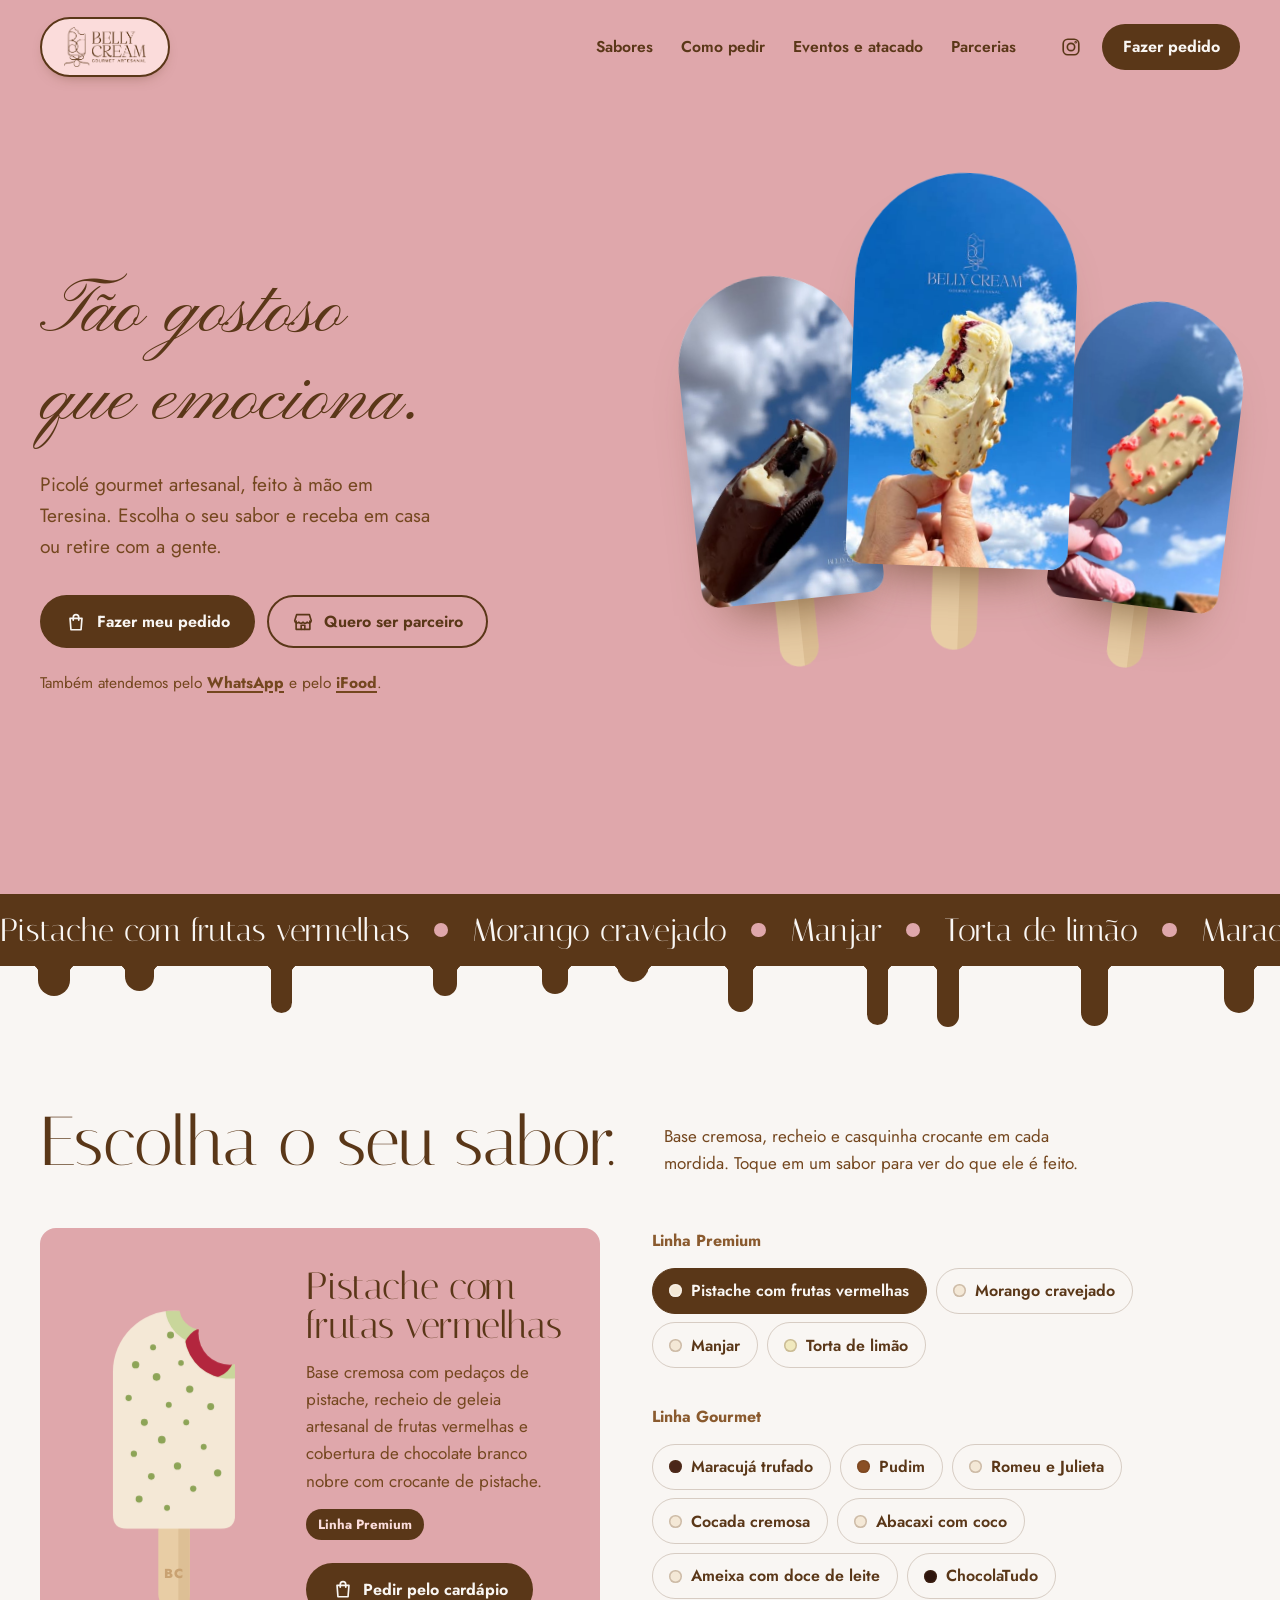
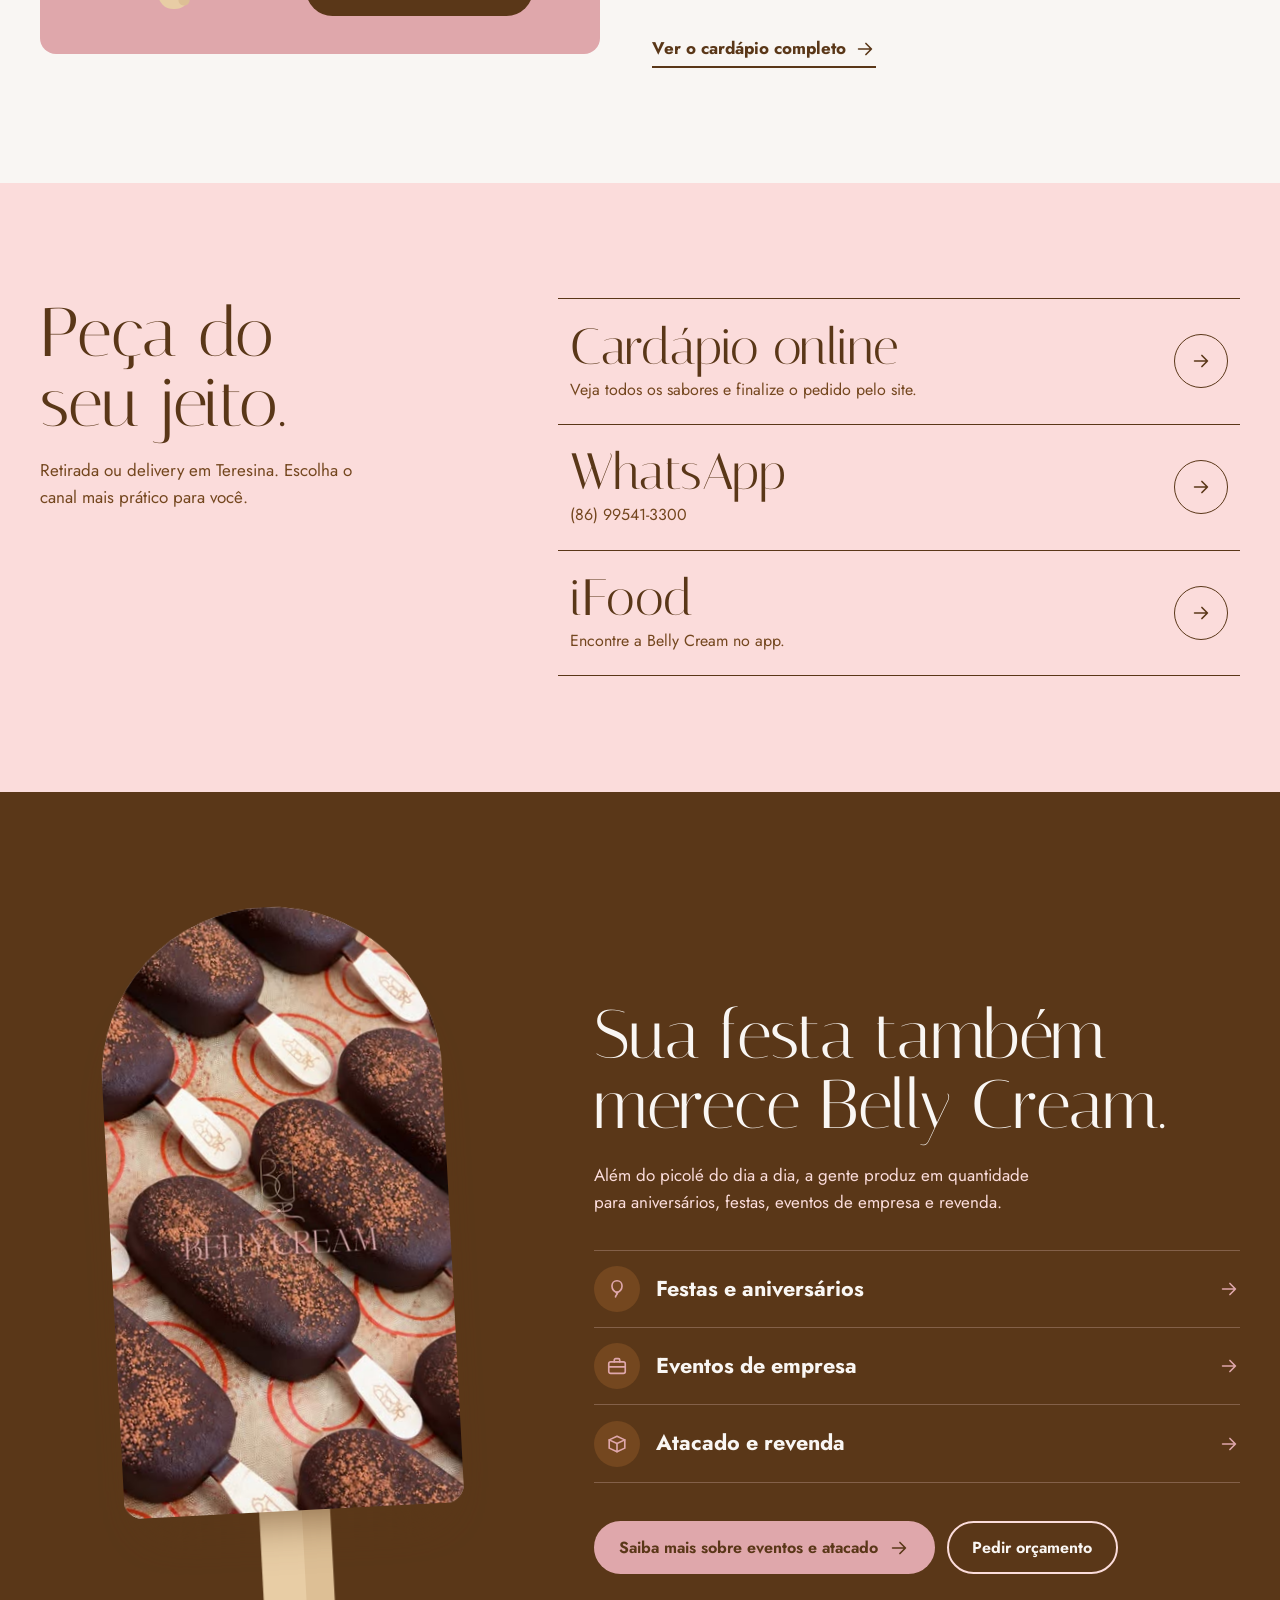
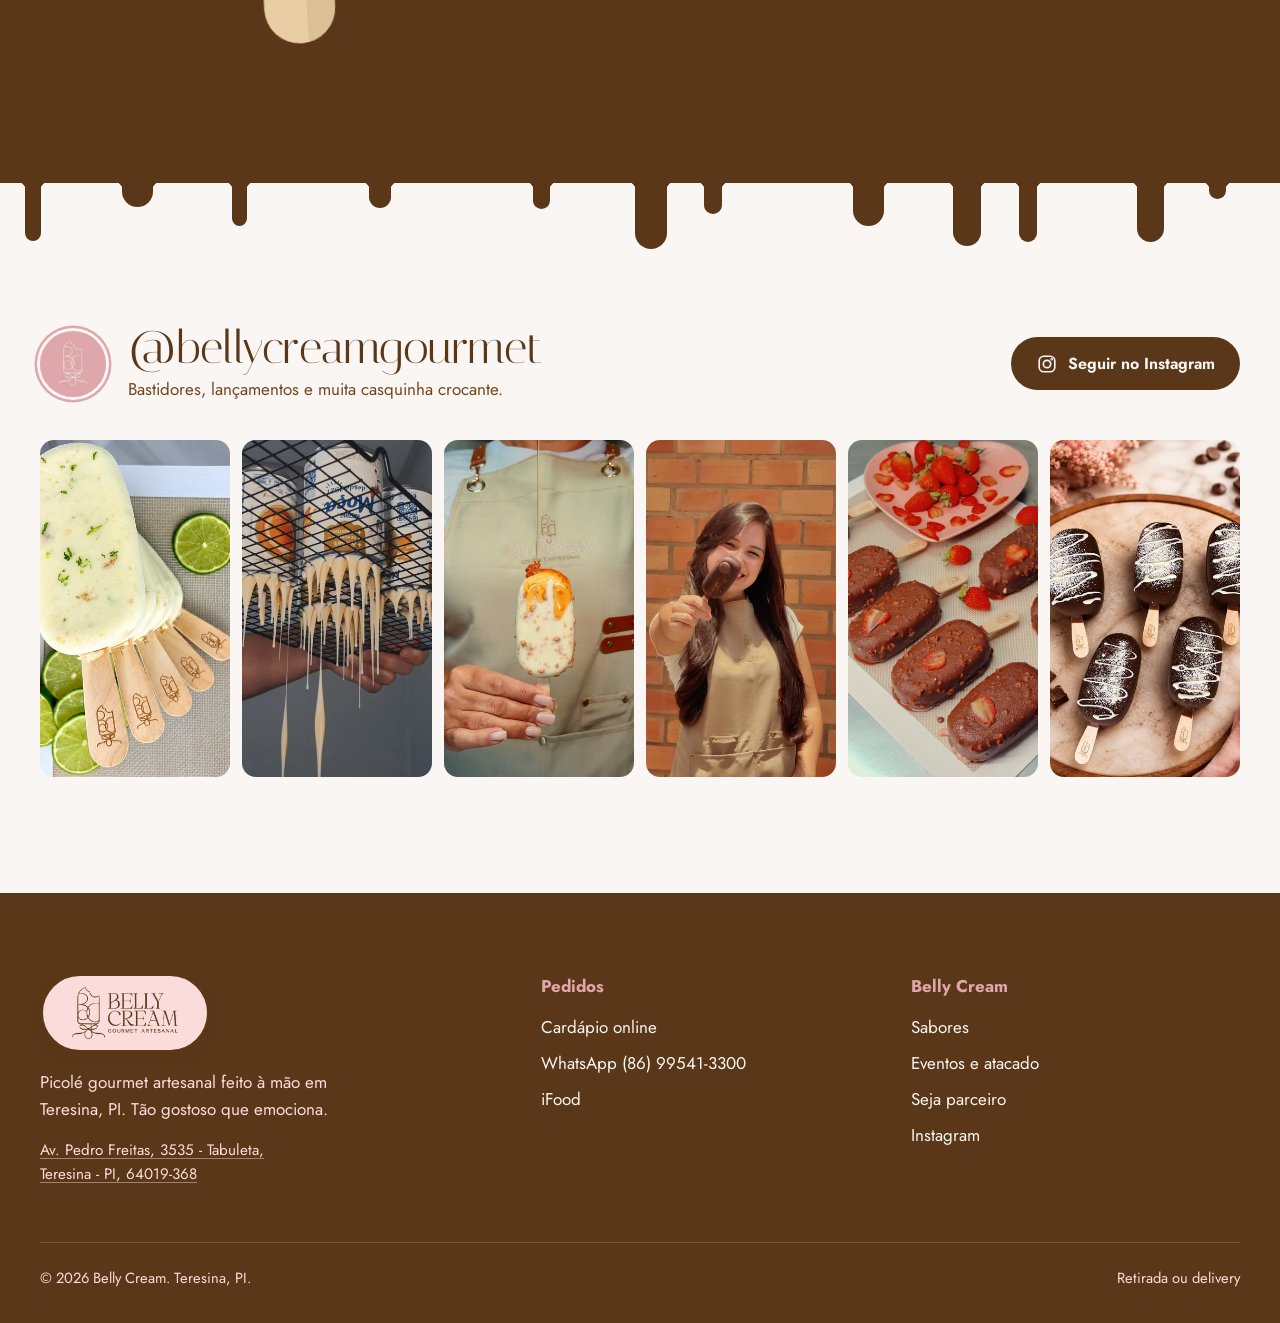
==== commit 31c22371: "Logo em broche: cápsula no computador, círculo no celular Borda marrom e fundo rosa claro em volta d" ====
--- a/index.html
+++ b/index.html
@@ -54,7 +54,7 @@
 
 <header class="topo" data-topo>
   <div class="topo-interno">
-    <a class="marca" href="index.html"><img src="assets/marca/sublogo-branco.png" alt="Belly Cream, página inicial" width="799" height="420"></a>
+    <a class="marca" href="index.html" aria-label="Belly Cream, página inicial"><span class="broche marca-desktop"><img src="assets/marca/sublogo-marrom.png" alt="" width="1441" height="706"></span><span class="broche marca-mobile"><img src="assets/marca/icone-marrom.png" alt="" width="457" height="714"></span></a>
     <nav class="menu" aria-label="Principal">
       <a href="#sabores">Sabores</a>
       <a href="#pedir">Como pedir</a>
@@ -258,7 +258,7 @@
   <div class="envoltorio">
     <div class="rodape-grade">
       <div>
-        <a class="marca" href="index.html"><img src="assets/marca/sublogo-branco.png" alt="Belly Cream" width="799" height="420"></a>
+        <a class="marca" href="index.html" aria-label="Belly Cream"><span class="broche marca-desktop"><img src="assets/marca/sublogo-marrom.png" alt="" width="1441" height="706"></span><span class="broche marca-mobile"><img src="assets/marca/icone-marrom.png" alt="" width="457" height="714"></span></a>
         <p class="rodape-sobre">Picolé gourmet artesanal feito à mão em Teresina, PI. Tão gostoso que emociona.</p>
         <p class="rodape-endereco"><a href="https://www.google.com/maps?cid=372220466275212016" target="_blank" rel="noopener">Av. Pedro Freitas, 3535 - Tabuleta, Teresina - PI, 64019-368</a></p>
       </div>
--- a/assets/estilo.css
+++ b/assets/estilo.css
@@ -76,9 +76,14 @@
 /* Topo */
 .topo { position: sticky; top: 0; z-index: 50; background: var(--rose); transition: box-shadow .35s; }
 .topo.rolou { box-shadow: 0 12px 30px -20px rgba(90, 55, 24, .55); }
-.topo-interno { width: var(--pagina); margin-inline: auto; min-height: 76px; display: flex; align-items: center; gap: 2rem; }
+.topo-interno { width: var(--pagina); margin-inline: auto; min-height: 94px; display: flex; align-items: center; gap: 2rem; }
 .marca { display: inline-flex; align-items: center; text-decoration: none; line-height: 1; white-space: nowrap; }
-.marca img { height: 34px; width: auto; display: block; }
+.broche { display: inline-grid; place-items: center; background: var(--rose-claro); border: 2px solid var(--choco); box-shadow: 0 6px 14px -8px rgba(90, 55, 24, .55); }
+.broche img { display: block; width: auto; }
+.marca-desktop.broche { border-radius: 999px; padding: .5rem 1.4rem; }
+.marca-desktop img { height: 40px; }
+.marca-mobile.broche { display: none; width: 60px; height: 60px; border-radius: 50%; }
+.marca-mobile img { height: 38px; }
 .menu { display: flex; gap: 1.75rem; margin-left: auto; }
 .menu a { position: relative; padding: .5rem 0; text-decoration: none; font-weight: 600; font-size: .98rem; white-space: nowrap; }
 .menu a::after { content: ""; position: absolute; left: 0; right: 0; bottom: .15rem; height: 2px; background: currentColor; transform: scaleX(0); transform-origin: left; transition: transform .4s var(--ease); }
@@ -128,7 +133,6 @@
 .faixa { position: relative; z-index: 4; background: var(--choco); color: var(--leite); padding-block: 1.05rem; }
 .faixa-janela { overflow: hidden; }
 .faixa-trilho { display: flex; width: max-content; animation: rolar 48s linear infinite; }
-.faixa:hover .faixa-trilho { animation-play-state: paused; }
 .faixa-lista { display: flex; }
 .faixa-item { display: inline-flex; align-items: center; gap: 1.5rem; padding-right: 1.5rem; white-space: nowrap; font-family: var(--fonte-display); font-weight: 400; font-size: clamp(1.5rem, 2.6vw, 2rem); line-height: 1.2; }
 .faixa-item::after { content: ""; width: .45em; height: .45em; border-radius: 50%; background: var(--rose); }
@@ -242,7 +246,10 @@
 /* Rodapé */
 .rodape { background: var(--choco); color: var(--leite); padding-block: clamp(3.5rem, 7vw, 5rem) 2rem; }
 .rodape-grade { display: grid; grid-template-columns: minmax(0, 1.4fr) repeat(2, minmax(0, 1fr)); gap: 2.5rem; }
-.rodape .marca img { height: 44px; }
+.rodape .marca-desktop.broche { padding: .7rem 1.8rem; border-width: 3px; }
+.rodape .marca-desktop img { height: 52px; }
+.rodape .marca-mobile.broche { width: 96px; height: 96px; border-width: 3px; }
+.rodape .marca-mobile img { height: 60px; }
 .rodape-sobre { margin-top: 1rem; max-width: 30ch; color: var(--rose-claro); }
 .rodape-endereco { margin-top: .9rem; max-width: 30ch; font-size: .95rem; color: var(--rose-claro); }
 .rodape-endereco a { text-decoration: underline; text-decoration-color: rgba(251, 220, 219, .45); }
@@ -391,6 +398,8 @@
   .menu { order: 3; width: 100%; margin: 0; gap: 1rem; overflow-x: auto; padding-block: .25rem .4rem; scrollbar-width: none; }
   .menu a { font-size: .9rem; }
   .menu::-webkit-scrollbar { display: none; }
+  .marca-desktop.broche { display: none; }
+  .marca-mobile.broche { display: inline-grid; }
 }
 @media (max-width: 760px) {
   .barra-movel { display: flex; }
